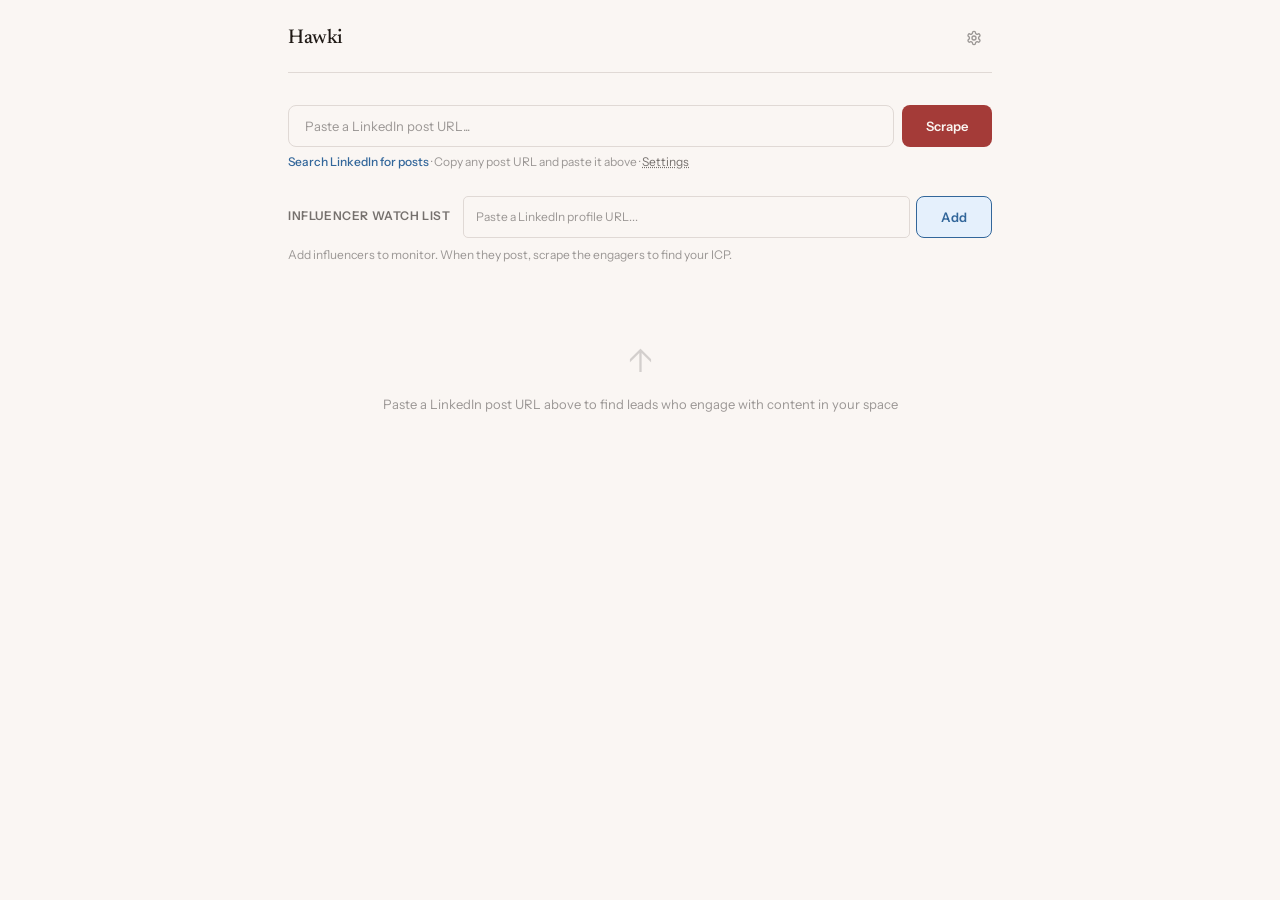
==== server/index.html @ 97a1d40d "fix: include frontend files in server dir for Render deploy" ====
<!DOCTYPE html>
<html lang="en">
<head>
  <meta charset="UTF-8">
  <meta name="viewport" content="width=device-width, initial-scale=1.0, viewport-fit=cover">
  <title>Hawki — Find & engage your next leads</title>
  <link rel="preconnect" href="https://fonts.googleapis.com">
  <link rel="preconnect" href="https://fonts.gstatic.com" crossorigin>
  <link href="https://fonts.googleapis.com/css2?family=Newsreader:opsz,wght@6..72,400;6..72,500;6..72,600&family=Instrument+Sans:wght@400;500;600;700&display=swap" rel="stylesheet">
  <link rel="stylesheet" href="css/styles.css">
</head>
<body>

<div class="page">

  <!-- ── Top bar: always visible ── -->
  <header class="topbar">
    <div class="topbar-left">
      <h1 class="topbar-title">Hawki</h1>
      <div class="topbar-mode" id="mode-toggle"></div>
    </div>
    <div class="topbar-right">
      <button class="settings-btn" onclick="openSettings()" title="Settings">
        <svg width="16" height="16" viewBox="0 0 24 24" fill="none" stroke="currentColor" stroke-width="2" stroke-linecap="round" stroke-linejoin="round"><path d="M12.22 2h-.44a2 2 0 0 0-2 2v.18a2 2 0 0 1-1 1.73l-.43.25a2 2 0 0 1-2 0l-.15-.08a2 2 0 0 0-2.73.73l-.22.38a2 2 0 0 0 .73 2.73l.15.1a2 2 0 0 1 1 1.72v.51a2 2 0 0 1-1 1.74l-.15.09a2 2 0 0 0-.73 2.73l.22.38a2 2 0 0 0 2.73.73l.15-.08a2 2 0 0 1 2 0l.43.25a2 2 0 0 1 1 1.73V20a2 2 0 0 0 2 2h.44a2 2 0 0 0 2-2v-.18a2 2 0 0 1 1-1.73l.43-.25a2 2 0 0 1 2 0l.15.08a2 2 0 0 0 2.73-.73l.22-.39a2 2 0 0 0-.73-2.73l-.15-.08a2 2 0 0 1-1-1.74v-.5a2 2 0 0 1 1-1.74l.15-.09a2 2 0 0 0 .73-2.73l-.22-.38a2 2 0 0 0-2.73-.73l-.15.08a2 2 0 0 1-2 0l-.43-.25a2 2 0 0 1-1-1.73V4a2 2 0 0 0-2-2z"/><circle cx="12" cy="12" r="3"/></svg>
      </button>
    </div>
  </header>

  <!-- ── View tabs ── -->
  <nav class="view-tabs" id="view-tabs"></nav>

  <!-- ── Views ── -->
  <main id="view-home" class="view"></main>
  <main id="view-experiment" class="view"></main>
  <main id="view-integrations" class="view"></main>
  <main id="view-weekly" class="view"></main>
  <main id="view-scrape" class="view"></main>

  <div class="save-notice" id="saved">Saved</div>

  <!-- ── Quick-Add Modal ── -->
  <div class="modal-overlay" id="modal">
    <div class="chat"></div>
  </div>
</div>

<script src="js/config.js"></script>
<script src="js/data.js"></script>
<script src="js/store.js"></script>
<script src="js/benchmarks.js"></script>
<script src="js/sync.js"></script>
<script src="js/edit.js"></script>
<script src="js/board.js"></script>
<script src="js/weeks.js"></script>
<script src="js/scrape.js"></script>
<script src="js/chat.js"></script>
<script src="js/app.js"></script>

</body>
</html>
---- server/css/styles.css ----
/* ================================================================
   DESIGN SYSTEM — Clean, goal-oriented GTM dashboard
   ================================================================ */

:root {
  --s-2: 2px; --s-4: 4px; --s-6: 6px; --s-8: 8px;
  --s-12: 12px; --s-16: 16px; --s-20: 20px; --s-24: 24px;
  --s-32: 32px; --s-40: 40px; --s-48: 48px; --s-64: 64px;
}

:root {
  --bg:         oklch(97.5% 0.006 55);
  --bg-sub:     oklch(95.5% 0.006 55);
  --surface:    oklch(93.5% 0.008 55);
  --rule:       oklch(89% 0.010 55);
  --rule-faint: oklch(92% 0.006 55);
  --text:       oklch(22% 0.012 55);
  --text-2:     oklch(38% 0.010 55);
  --text-3:     oklch(55% 0.008 55);
  --text-4:     oklch(68% 0.006 55);
  --accent:     oklch(50% 0.14 25);
  --accent-bg:  oklch(95% 0.02 25);
  --hit:        oklch(46% 0.10 155);
  --hit-bg:     oklch(95% 0.02 155);
  --change:     oklch(52% 0.10 65);
  --change-bg:  oklch(95% 0.02 65);
  --muted:      oklch(60% 0.006 55);
  --muted-bg:   oklch(94% 0.004 55);
  --inbound:    oklch(50% 0.10 250);
  --inbound-bg: oklch(95% 0.02 250);
  --outbound:   oklch(50% 0.14 25);
  --outbound-bg:oklch(95% 0.02 25);
}

:root {
  --ff-body: 'Instrument Sans', sans-serif;
  --ff-display: 'Newsreader', Georgia, serif;
  --fs-xs:   clamp(0.6875rem, 0.65rem + 0.15vw, 0.75rem);
  --fs-sm:   clamp(0.75rem, 0.7rem + 0.2vw, 0.8125rem);
  --fs-base: clamp(0.8125rem, 0.77rem + 0.2vw, 0.875rem);
  --fs-md:   clamp(0.9375rem, 0.88rem + 0.25vw, 1rem);
  --fs-lg:   clamp(1.125rem, 1rem + 0.5vw, 1.25rem);
  --fs-xl:   clamp(1.5rem, 1.2rem + 1.2vw, 2rem);
  --fs-hero: clamp(2.5rem, 1.8rem + 2.5vw, 3.5rem);
  --lh-tight: 1.15;
  --lh-body:  1.55;
  --ease-out: cubic-bezier(0.25, 1, 0.5, 1);
  --dur-fast: 120ms;
  --dur-mid:  220ms;
  --dur-slow: 360ms;
  --radius: 8px;
  --radius-sm: 5px;
}

@media (prefers-reduced-motion: reduce) {
  *, *::before, *::after { animation-duration: 0.01ms !important; transition-duration: 0.01ms !important; }
}

*, *::before, *::after { margin: 0; padding: 0; box-sizing: border-box; }
body { font-family: var(--ff-body); font-size: var(--fs-base); line-height: var(--lh-body); color: var(--text); background: var(--bg); -webkit-font-smoothing: antialiased; }

/* ================================================================
   LAYOUT
   ================================================================ */

.page { max-width: 48rem; margin: 0 auto; padding: 0 clamp(var(--s-16), 3vw, var(--s-32)) var(--s-64); }

/* ================================================================
   TOP BAR
   ================================================================ */

.topbar { display: flex; justify-content: space-between; align-items: center; padding: var(--s-20) 0 var(--s-16); }
.topbar-left { display: flex; align-items: center; gap: var(--s-12); }
.topbar-right { display: flex; align-items: center; gap: var(--s-8); }
.topbar-title { font-family: var(--ff-display); font-size: var(--fs-lg); font-weight: 500; letter-spacing: -0.02em; color: var(--text); }
.topbar-sprint { font-size: var(--fs-xs); color: var(--text-4); cursor: pointer; padding: var(--s-2) var(--s-8); border-radius: var(--radius-sm); transition: all var(--dur-fast) var(--ease-out); }
.topbar-sprint:hover { color: var(--text-2); background: var(--surface); }
.topbar-mode { display: flex; gap: var(--s-4); }

.mode-pill { padding: var(--s-4) var(--s-12); border-radius: var(--radius-sm); font-size: var(--fs-xs); font-weight: 600; cursor: pointer; border: 1.5px solid transparent; background: transparent; color: var(--text-4); font-family: var(--ff-body); transition: all var(--dur-fast) var(--ease-out); }
.mode-pill:hover { color: var(--text-2); border-color: var(--rule); }
.mode-pill.active { color: var(--text); background: var(--surface); border-color: var(--rule); }
.mode-pill-n { color: var(--text-4); margin-left: var(--s-2); font-variant-numeric: tabular-nums; }
.mode-pill.active .mode-pill-n { color: var(--text-3); }

.add-btn { font-family: var(--ff-body); font-size: var(--fs-xs); font-weight: 600; color: var(--accent); background: transparent; border: 1.5px solid var(--rule); padding: var(--s-6) var(--s-12); border-radius: var(--radius-sm); cursor: pointer; transition: all var(--dur-fast) var(--ease-out); white-space: nowrap; }
.add-btn:hover { border-color: var(--accent); background: var(--accent-bg); }

.settings-btn { width: 2.25rem; height: 2.25rem; display: flex; align-items: center; justify-content: center; border-radius: 50%; border: none; background: transparent; color: var(--text-4); cursor: pointer; transition: all var(--dur-mid) var(--ease-out); }
.settings-btn:hover { color: var(--text-2); background: var(--surface); transform: rotate(30deg); }

.sync-all-btn { font-family: var(--ff-body); font-size: var(--fs-xs); font-weight: 600; color: var(--hit); background: transparent; border: 1.5px solid var(--rule); padding: var(--s-4) var(--s-12); border-radius: var(--radius-sm); cursor: pointer; transition: all var(--dur-fast) var(--ease-out); }
.sync-all-btn:hover { border-color: var(--hit); background: var(--hit-bg); }

/* ================================================================
   VIEW TABS
   ================================================================ */

.view-tabs { display: flex; gap: var(--s-2); border-bottom: 1px solid var(--rule); margin-bottom: var(--s-32); }
.vtab { padding: var(--s-12) var(--s-20); font-size: var(--fs-sm); font-weight: 500; color: var(--text-4); background: none; border: none; border-bottom: 2px solid transparent; cursor: pointer; font-family: var(--ff-body); transition: color var(--dur-fast) var(--ease-out); margin-bottom: -1px; display: flex; align-items: center; gap: var(--s-6); }
.vtab:hover { color: var(--text-2); }
.vtab.active { color: var(--text); border-bottom-color: var(--text); }
.vtab-badge { font-size: 10px; font-weight: 700; color: oklch(97% 0.008 55); background: var(--accent); padding: 1px 5px; border-radius: 10px; }
.view { display: none; }
.vtab-title { font-family: var(--ff-display); font-size: var(--fs-sm); font-weight: 500; color: var(--text); padding: var(--s-8) var(--s-12); }

/* ================================================================
   HOME — Experiment list
   ================================================================ */

.home-empty { padding: var(--s-48) 0; text-align: center; color: var(--text-4); font-size: var(--fs-sm); line-height: var(--lh-body); }

.home-card {
  padding: var(--s-16); background: var(--bg); border: 1px solid var(--rule-faint);
  border-radius: var(--radius); margin-bottom: var(--s-8); cursor: pointer;
  transition: border-color var(--dur-fast) var(--ease-out);
}
.home-card:hover { border-color: var(--rule); }
.home-card-top { display: flex; justify-content: space-between; align-items: flex-start; gap: var(--s-16); }
.home-card-name { font-family: var(--ff-display); font-size: var(--fs-md); font-weight: 500; color: var(--text); }
.home-card-sub { font-size: var(--fs-xs); color: var(--text-4); margin-top: var(--s-2); }
.home-card-idea { font-size: var(--fs-xs); color: var(--text-3); margin-top: var(--s-4); line-height: var(--lh-body); display: -webkit-box; -webkit-line-clamp: 1; -webkit-box-orient: vertical; overflow: hidden; }
.home-card-right { text-align: right; flex-shrink: 0; }
.home-card-rate { font-family: var(--ff-display); font-size: var(--fs-lg); font-weight: 500; color: var(--text); font-variant-numeric: tabular-nums; }
.home-card-contrib { font-size: var(--fs-xs); color: var(--text-3); }

.home-card-bottom { display: flex; align-items: center; gap: var(--s-12); margin-top: var(--s-12); }
.home-health { font-size: var(--fs-xs); font-weight: 600; padding: var(--s-2) var(--s-8); border-radius: 10px; }
.health-good { color: var(--hit); background: var(--hit-bg); }
.health-ok { color: var(--change); background: var(--change-bg); }
.health-low { color: var(--accent); background: var(--accent-bg); }
.health-none { color: var(--text-4); background: var(--muted-bg); }

.home-progress { display: flex; align-items: center; gap: var(--s-6); flex: 1; }
.home-progress-bar { flex: 1; height: 3px; background: var(--rule); border-radius: 2px; overflow: hidden; max-width: 8rem; }
.home-progress-fill { height: 100%; background: var(--accent); border-radius: 2px; }
.home-progress-label { font-size: 10px; color: var(--text-4); font-variant-numeric: tabular-nums; }
.home-vars { font-size: var(--fs-xs); color: var(--text-4); }
.home-btn { font-family: var(--ff-body); font-size: var(--fs-xs); color: var(--text-4); background: transparent; border: none; cursor: pointer; padding: var(--s-2) var(--s-6); margin-left: auto; transition: color var(--dur-fast) var(--ease-out); }
.home-btn:hover { color: var(--accent); }

.home-add { padding: var(--s-16); text-align: center; font-size: var(--fs-sm); color: var(--text-4); cursor: pointer; border: 1px dashed var(--rule); border-radius: var(--radius); margin-top: var(--s-8); transition: all var(--dur-fast) var(--ease-out); }
.home-add:hover { color: var(--text-2); border-color: var(--text-4); background: var(--bg-sub); }

/* ================================================================
   EXPERIMENT PAGE
   ================================================================ */

.exp-page-header { margin-bottom: var(--s-24); }
.exp-page-idea { font-size: var(--fs-sm); color: var(--text-2); line-height: var(--lh-body); }
.exp-page-meta { font-size: var(--fs-xs); color: var(--text-4); margin-top: var(--s-4); }

.var-section { padding: var(--s-16); background: var(--surface); border-radius: var(--radius); margin-bottom: var(--s-8); }
.var-section-stopped { opacity: 0.4; }
.var-section-head { display: flex; align-items: center; gap: var(--s-12); margin-bottom: var(--s-12); }
.var-section-info { flex: 1; }
.var-section-name { font-family: var(--ff-display); font-size: var(--fs-sm); font-weight: 500; color: var(--text); }
.var-section-date { font-size: var(--fs-xs); color: var(--text-4); display: block; margin-top: var(--s-2); }
.var-section-rate { font-family: var(--ff-display); font-size: var(--fs-md); font-weight: 600; color: var(--text); font-variant-numeric: tabular-nums; }

.exp-page-footer { margin-top: var(--s-24); padding-top: var(--s-12); border-top: 1px solid var(--rule-faint); }

/* Current setup summary */
.var-current {
  padding: var(--s-12); background: var(--surface); border-radius: var(--radius);
  margin-bottom: var(--s-16);
}
.var-current-title { font-size: var(--fs-sm); font-weight: 600; color: var(--text); margin-bottom: var(--s-6); }
.var-current-pipe { font-size: var(--fs-xs); color: var(--text-2); line-height: 1.8; }
.var-conv { color: var(--text-4); }
.var-current-stage {}
.var-current-ai { font-size: var(--fs-xs); color: var(--text-3); margin-top: var(--s-6); padding-top: var(--s-6); border-top: 1px solid var(--rule-faint); }

/* Variation step picker */
.var-step-list { display: flex; flex-direction: column; gap: var(--s-4); }
.var-step-btn {
  display: flex; justify-content: space-between; align-items: center;
  padding: var(--s-8) var(--s-12); background: var(--bg-sub); border: 1.5px solid var(--rule-faint);
  border-radius: var(--radius-sm); cursor: pointer; font-family: var(--ff-body);
  font-size: var(--fs-sm); color: var(--text-2); transition: all var(--dur-fast) var(--ease-out);
}
.var-step-btn:hover { border-color: var(--rule); }
.var-step-btn.active { border-color: var(--accent); background: var(--accent-bg); color: var(--text); }
.var-step-top { display: flex; align-items: center; gap: var(--s-6); width: 100%; }
.var-step-name { font-weight: 500; flex: 1; text-align: left; }
.var-step-conv { font-size: var(--fs-xs); color: var(--text-4); min-width: 2.5rem; text-align: right; }
.var-step-val { font-family: var(--ff-display); font-weight: 600; font-variant-numeric: tabular-nums; color: var(--text-4); min-width: 2.5rem; text-align: right; }
.var-step-method { font-size: var(--fs-xs); color: var(--text-3); margin-top: var(--s-2); text-align: left; line-height: var(--lh-body); }

/* ================================================================
   GOAL — Hero card
   ================================================================ */

.goal { margin-bottom: var(--s-48); padding: var(--s-24) var(--s-24) var(--s-20); background: var(--surface); border-radius: var(--radius); }
.goal-label { font-size: var(--fs-xs); font-weight: 600; color: var(--text-3); text-transform: uppercase; letter-spacing: 0.06em; }
.goal-row { display: flex; align-items: baseline; gap: var(--s-8); margin-top: var(--s-8); }
.goal-num { font-family: var(--ff-display); font-size: var(--fs-hero); font-weight: 400; line-height: 1; letter-spacing: -0.03em; color: var(--text); font-variant-numeric: tabular-nums; }
.goal-of { font-size: var(--fs-lg); color: var(--text-4); font-family: var(--ff-display); }
.goal-bar { height: 6px; background: var(--rule); border-radius: 3px; margin-top: var(--s-16); overflow: hidden; }
.goal-fill { height: 100%; border-radius: 3px; transition: width 0.5s var(--ease-out); }

/* ================================================================
   EXPERIMENT GROUPS
   ================================================================ */

.group { margin-bottom: var(--s-40); }
.group-head { display: flex; align-items: center; gap: var(--s-8); margin-bottom: var(--s-4); }
.group-title { font-family: var(--ff-display); font-size: var(--fs-md); font-weight: 500; color: var(--text); letter-spacing: -0.01em; }
.group-count { font-size: var(--fs-xs); font-weight: 600; color: var(--hit); background: var(--hit-bg); padding: var(--s-2) var(--s-8); border-radius: 10px; }
.group-count-muted { color: var(--text-4); background: var(--muted-bg); }
.group-count-warn { color: var(--accent); background: var(--accent-bg); }
.group-desc { font-size: var(--fs-xs); color: var(--text-4); margin-bottom: var(--s-16); }

/* ================================================================
   EXPERIMENT ROW
   ================================================================ */

.exp-card { padding: var(--s-16) var(--s-16); margin-bottom: var(--s-6); background: var(--bg); border: 1px solid var(--rule-faint); border-radius: var(--radius); transition: border-color var(--dur-fast) var(--ease-out); }
.exp-card:hover { border-color: var(--rule); }

.exp-row-g { display: flex; align-items: flex-start; justify-content: space-between; gap: var(--s-16); cursor: pointer; }

.exp-main { flex: 1; min-width: 0; }
.exp-name-g { font-family: var(--ff-display); font-size: var(--fs-md); font-weight: 500; color: var(--text); letter-spacing: -0.005em; line-height: var(--lh-tight); }
.exp-sub { display: flex; align-items: center; gap: var(--s-6); margin-top: var(--s-4); }
.exp-ch-label { font-size: var(--fs-xs); color: var(--text-4); }
.exp-tools-label { font-size: var(--fs-xs); color: var(--text-4); }
.exp-tools-label::before { content: '·'; margin-right: var(--s-6); }
.exp-desc { font-size: var(--fs-xs); color: var(--text-3); margin-top: var(--s-4); line-height: var(--lh-body); display: -webkit-box; -webkit-line-clamp: 1; -webkit-box-orient: vertical; overflow: hidden; }

.exp-progress { margin-top: var(--s-6); }
.exp-progress-bar { height: 3px; background: var(--rule); border-radius: 2px; overflow: hidden; max-width: 10rem; }
.exp-progress-fill { height: 100%; border-radius: 2px; transition: width 0.5s var(--ease-out); }
.exp-progress-label { font-size: 10px; color: var(--text-4); margin-top: var(--s-2); display: block; font-variant-numeric: tabular-nums; }

.exp-nums { display: flex; flex-direction: column; align-items: flex-end; gap: var(--s-2); flex-shrink: 0; }
.exp-rate-g { font-family: var(--ff-display); font-size: var(--fs-lg); font-weight: 500; color: var(--text); font-variant-numeric: tabular-nums; line-height: 1; }
.exp-contrib { font-size: var(--fs-xs); color: var(--text-3); }
.exp-sample { font-size: var(--fs-xs); color: var(--text-4); font-style: italic; }
.exp-verdict-g { flex-shrink: 0; }

.exp-suggest { font-size: var(--fs-xs); color: var(--change); padding: var(--s-6) var(--s-16); font-style: italic; }

/* Health dots */
.dot-good { color: var(--hit); font-size: 10px; margin-right: var(--s-6); vertical-align: 1px; }
.dot-ok   { color: var(--change); font-size: 10px; margin-right: var(--s-6); vertical-align: 1px; }
.dot-low  { color: var(--accent); font-size: 10px; margin-right: var(--s-6); vertical-align: 1px; }

/* Verdict pill */
.verdict { display: inline-flex; align-items: center; padding: var(--s-4) var(--s-8); border-radius: var(--radius-sm); font-size: var(--fs-xs); font-weight: 600; cursor: pointer; transition: opacity var(--dur-fast) var(--ease-out); white-space: nowrap; }
.verdict:hover { opacity: 0.7; }
.verdict.keep    { background: var(--hit-bg);    color: var(--hit); }
.verdict.change  { background: var(--accent-bg); color: var(--accent); }
.verdict.close   { background: var(--change-bg); color: var(--change); }
.verdict.pending { background: var(--muted-bg);  color: var(--muted); }
.verdict.stop    { background: var(--muted-bg);  color: var(--muted); }

/* Stopped */
.stopped-toggle { font-size: var(--fs-sm); color: var(--text-4); cursor: pointer; margin-top: var(--s-8); padding: var(--s-4) 0; }
.stopped-toggle:hover { color: var(--text-2); }
.stopped-list { margin-top: var(--s-6); }
.exp-stopped { display: flex; align-items: center; justify-content: space-between; padding: var(--s-6) var(--s-16); font-size: var(--fs-sm); color: var(--text-4); }
.exp-stopped-name { font-family: var(--ff-display); }
.delete-btn-sm { font-size: var(--fs-xs); color: var(--text-4); background: transparent; border: none; cursor: pointer; padding: var(--s-2) var(--s-6); border-radius: var(--radius-sm); }
.delete-btn-sm:hover { color: var(--accent); }

/* + New experiment */
.inline-add-trigger { display: flex; align-items: center; gap: var(--s-8); padding: var(--s-16); font-size: var(--fs-sm); color: var(--text-4); cursor: pointer; border: 1px dashed var(--rule); border-radius: var(--radius); margin-top: var(--s-8); transition: all var(--dur-fast) var(--ease-out); }
.inline-add-trigger:hover { color: var(--text-2); border-color: var(--text-4); background: var(--bg-sub); }
.inline-add-icon { font-size: var(--fs-md); font-weight: 600; }

/* ================================================================
   EXPANDED DETAIL
   ================================================================ */

.exp-expand-wrap { display: grid; grid-template-rows: 0fr; transition: grid-template-rows var(--dur-slow) var(--ease-out); }
.exp-expand-wrap.open { grid-template-rows: 1fr; }
.exp-expand-inner { overflow: hidden; }
.exp-detail { padding: var(--s-16) 0 var(--s-8); }

/* Variation cards */
.var-card {
  padding: var(--s-12) var(--s-16);
  background: var(--bg-sub);
  border: 1px solid var(--rule-faint);
  border-radius: var(--radius-sm);
  margin-bottom: var(--s-8);
}
.var-head {
  display: flex;
  align-items: center;
  gap: var(--s-12);
  margin-bottom: var(--s-8);
}
.var-name {
  font-family: var(--ff-display);
  font-size: var(--fs-sm);
  font-weight: 500;
  color: var(--text);
  flex: 1;
}
.var-rate-wrap { display: flex; flex-direction: column; align-items: flex-end; }
.var-rate {
  font-family: var(--ff-display);
  font-size: var(--fs-md);
  font-weight: 600;
  color: var(--text);
  font-variant-numeric: tabular-nums;
}
.var-rate-label { font-size: 10px; color: var(--text-4); }

.var-stop-btn {
  font-family: var(--ff-body); font-size: var(--fs-xs); color: var(--text-4);
  background: transparent; border: 1px solid var(--rule); padding: var(--s-2) var(--s-8);
  border-radius: var(--radius-sm); cursor: pointer; transition: all var(--dur-fast) var(--ease-out);
}
.var-stop-btn:hover { color: var(--accent); border-color: var(--accent); }
.var-stopped { opacity: 0.4; }
.var-stopped-label { font-size: var(--fs-xs); color: var(--text-4); font-weight: 400; font-family: var(--ff-body); }

.add-var-trigger {
  display: flex;
  align-items: center;
  gap: var(--s-6);
  padding: var(--s-8) var(--s-12);
  font-size: var(--fs-xs);
  color: var(--text-4);
  cursor: pointer;
  border: 1px dashed var(--rule);
  border-radius: var(--radius-sm);
  margin-bottom: var(--s-12);
  transition: all var(--dur-fast) var(--ease-out);
}
.add-var-trigger:hover { color: var(--text-2); border-color: var(--text-4); }

.add-var-inline { display: flex; flex-direction: column; gap: var(--s-8); width: 100%; }
.add-var-input { width: 100%; border: 1.5px solid var(--accent); border-radius: var(--radius-sm); padding: var(--s-8) var(--s-12); font-size: var(--fs-sm); font-family: var(--ff-body); outline: none; background: var(--bg); color: var(--text); }
.add-var-input::placeholder { color: var(--text-4); }
.add-var-actions { display: flex; gap: var(--s-6); justify-content: flex-end; }

.exp-bottom {
  display: flex;
  gap: var(--s-12);
  padding-top: var(--s-8);
  border-top: 1px solid var(--rule-faint);
}

/* Data source bar */
.exp-source { display: flex; align-items: center; gap: var(--s-8); padding: var(--s-8) var(--s-12); background: var(--hit-bg); border-radius: var(--radius-sm); margin-bottom: var(--s-16); font-size: var(--fs-xs); }
.exp-source-manual { background: var(--bg-sub); border: 1px dashed var(--rule); }
.exp-source-type { font-weight: 600; color: var(--text-2); }
.exp-source-sync { color: var(--text-4); }
.exp-source-btn { font-family: var(--ff-body); font-size: var(--fs-xs); font-weight: 600; color: var(--text-3); background: transparent; border: 1px solid var(--rule); padding: var(--s-2) var(--s-8); border-radius: var(--radius-sm); cursor: pointer; transition: border-color var(--dur-fast) var(--ease-out); margin-left: auto; }
.exp-source-btn:hover { border-color: var(--text-4); }
.exp-source-btn + .exp-source-btn { margin-left: 0; }

/* Pipeline */
.pipe { display: flex; align-items: stretch; gap: var(--s-4); margin-bottom: var(--s-16); overflow-x: auto; scrollbar-width: none; padding-bottom: var(--s-4); }
.pipe::-webkit-scrollbar { display: none; }
.pipe-stage { display: flex; flex-direction: column; align-items: center; justify-content: center; padding: var(--s-8) var(--s-8); background: var(--bg-sub); border: 1px solid var(--rule-faint); border-radius: var(--radius-sm); min-width: 4.5rem; flex-shrink: 0; transition: border-color var(--dur-fast) var(--ease-out); }
.pipe-stage:focus-within { border-color: var(--accent); }
.pipe-stage-key { background: var(--surface); border-color: var(--rule); }
.pipe-stage-changed { background: var(--accent-bg); border-color: var(--accent); }
.pipe-stage-changed .pipe-stage-label { color: var(--accent); font-weight: 600; }
.pipe-input {
  font-family: var(--ff-display); font-size: var(--fs-md); font-weight: 600;
  color: var(--text); font-variant-numeric: tabular-nums;
  background: transparent; border: none; outline: none;
  width: 100%; text-align: center; padding: var(--s-2) 0;
  -moz-appearance: textfield;
}
.pipe-input::-webkit-inner-spin-button,
.pipe-input::-webkit-outer-spin-button { -webkit-appearance: none; margin: 0; }
.pipe-input:focus { color: var(--accent); }
.pipe-stage-label { font-size: 10px; color: var(--text-4); text-align: center; white-space: nowrap; cursor: pointer; }
.pipe-stage-label:hover { color: var(--text-2); }
.pipe-stage-method { font-size: 9px; color: var(--text-4); text-align: center; margin-top: var(--s-2); max-width: 6rem; line-height: 1.3; overflow: hidden; display: -webkit-box; -webkit-line-clamp: 2; -webkit-box-orient: vertical; }
.pipe-stage-noted { border-color: var(--inbound); }

.stage-panel {
  width: 100%; padding-top: var(--s-6);
  display: flex; flex-direction: column; gap: var(--s-4);
}
.stage-note, .stage-source {
  width: 100%; font-size: 10px; font-family: var(--ff-body);
  padding: var(--s-4) var(--s-6); border: 1px solid var(--rule);
  border-radius: var(--radius-sm); outline: none; background: var(--bg);
  color: var(--text); transition: border-color var(--dur-fast) var(--ease-out);
}
.stage-note:focus, .stage-source:focus { border-color: var(--accent); }
.stage-note::placeholder, .stage-source::placeholder { color: var(--text-4); }
/* ================================================================
   INTEGRATIONS VIEW
   ================================================================ */

.integ-summary {
  font-size: var(--fs-sm); color: var(--text-3); margin-bottom: var(--s-24);
  padding: var(--s-12); background: var(--surface); border-radius: var(--radius);
}
.integ-header {
  font-family: var(--ff-display); font-size: var(--fs-md); font-weight: 500;
  color: var(--text); margin-bottom: var(--s-24);
}
.integ-exp {
  margin-bottom: var(--s-24);
}
.integ-exp-name {
  font-family: var(--ff-display); font-size: var(--fs-sm); font-weight: 500;
  color: var(--text); margin-bottom: var(--s-8);
  display: flex; align-items: center; gap: var(--s-8);
}
.integ-exp-ch { font-size: var(--fs-xs); color: var(--text-4); font-family: var(--ff-body); font-weight: 400; }

.integ-group { margin-bottom: var(--s-24); }
.integ-group-title {
  font-family: var(--ff-display); font-size: var(--fs-sm); font-weight: 500;
  color: var(--text-3); margin-bottom: var(--s-8);
  padding-bottom: var(--s-4); border-bottom: 1px solid var(--rule-faint);
}

.integ-row {
  display: flex; align-items: center; gap: var(--s-12);
  padding: var(--s-8) var(--s-12);
  border-bottom: 1px solid var(--rule-faint);
  font-size: var(--fs-sm);
}
.integ-row:last-child { border-bottom: none; }

.integ-stage { color: var(--text); font-weight: 500; min-width: 8rem; }
.integ-exp-label { color: var(--text-4); font-size: var(--fs-xs); min-width: 8rem; }
.integ-val { font-family: var(--ff-display); font-weight: 600; color: var(--text); font-variant-numeric: tabular-nums; min-width: 3rem; text-align: right; }

.integ-conn {
  font-size: var(--fs-xs); font-weight: 600; padding: var(--s-2) var(--s-6);
  border-radius: var(--radius-sm);
}
.integ-conn-auto { color: var(--hit); background: var(--hit-bg); }
.integ-conn-manual { color: var(--text-4); background: var(--muted-bg); }

.integ-owner { font-size: var(--fs-xs); color: var(--text-3); background: var(--surface); padding: var(--s-2) var(--s-6); border-radius: var(--radius-sm); }
.integ-no-owner { font-size: var(--fs-xs); color: var(--text-4); font-style: italic; }
.integ-link { font-size: var(--fs-xs); color: var(--inbound); text-decoration: none; }
.integ-link:hover { text-decoration: underline; }

.integ-btn {
  font-family: var(--ff-body); font-size: var(--fs-xs); color: var(--text-4);
  background: transparent; border: 1px solid var(--rule); padding: var(--s-2) var(--s-8);
  border-radius: var(--radius-sm); cursor: pointer;
  transition: all var(--dur-fast) var(--ease-out);
}
.integ-btn:hover { color: var(--text-2); border-color: var(--text-4); }

/* Conversion arrows between stages */
.pipe-arrow {
  font-size: var(--fs-xs); font-weight: 600; font-variant-numeric: tabular-nums;
  padding: 0 var(--s-2); flex-shrink: 0; text-align: center;
  display: flex; align-items: center; min-width: 2rem; justify-content: center;
}
.pipe-conv-good { color: var(--hit); }
.pipe-conv-ok   { color: var(--change); }
.pipe-conv-low  { color: var(--accent); }

/* AI suggestion */
.exp-ai { font-size: var(--fs-sm); color: var(--text-2); line-height: var(--lh-body); padding: var(--s-8) var(--s-12); background: var(--bg-sub); border-radius: var(--radius-sm); margin-bottom: var(--s-16); border-left: 3px solid var(--inbound); }
.exp-ai-wait { color: var(--text-4); border-left-color: var(--rule); }

/* Actions zone */
.exp-actions { display: flex; flex-direction: column; gap: var(--s-8); padding-top: var(--s-12); border-top: 1px solid var(--rule-faint); }

.verdict-group { display: flex; align-items: center; gap: var(--s-6); flex-wrap: wrap; }
.verdict-group-label { display: none; }
.vbtn { padding: var(--s-6) var(--s-12); border-radius: var(--radius-sm); font-size: var(--fs-xs); font-weight: 600; cursor: pointer; border: 1.5px solid transparent; font-family: var(--ff-body); transition: all var(--dur-fast) var(--ease-out); }
.vbtn:hover { opacity: 0.7; }
.vbtn.active { border-color: var(--text-2); }
.vbtn.v-keep    { background: var(--hit-bg);    color: var(--hit); }
.vbtn.v-change  { background: var(--accent-bg); color: var(--accent); }
.vbtn.v-close   { background: var(--change-bg); color: var(--change); }
.vbtn.v-stop    { background: var(--muted-bg);  color: var(--muted); }

.detail-next-text { font-size: var(--fs-sm); color: var(--text-2); cursor: pointer; padding: var(--s-8) var(--s-12); border-radius: var(--radius-sm); background: var(--bg-sub); min-height: 2rem; line-height: var(--lh-body); transition: background var(--dur-fast) var(--ease-out); }
.detail-next-text:hover { background: var(--surface); }
.detail-next-text .ph { color: var(--text-4); }
.detail-next-text input { width: 100%; border: 1.5px solid var(--accent); border-radius: var(--radius-sm); padding: var(--s-6) var(--s-8); font-size: var(--fs-sm); font-family: var(--ff-body); outline: none; background: var(--bg); color: var(--text); }

.delete-btn { font-family: var(--ff-body); font-size: var(--fs-xs); color: var(--text-4); background: transparent; border: none; cursor: pointer; padding: var(--s-4) 0; transition: color var(--dur-fast) var(--ease-out); }
.delete-btn:hover { color: var(--accent); }

/* ================================================================
   INLINE EDITOR
   ================================================================ */

.ie-wrap { padding: var(--s-12); background: var(--bg); border: 1.5px solid var(--accent); border-radius: var(--radius); animation: ie-in var(--dur-mid) var(--ease-out); min-width: 12rem; }
@keyframes ie-in { from { opacity: 0; transform: scale(0.97); } to { opacity: 1; transform: scale(1); } }
.ie-label { font-size: var(--fs-xs); font-weight: 600; color: var(--text-3); text-transform: uppercase; letter-spacing: 0.06em; margin-bottom: var(--s-4); }
.ie-hint { font-size: var(--fs-xs); color: var(--text-4); line-height: var(--lh-body); margin-bottom: var(--s-8); padding: var(--s-6) var(--s-8); background: var(--bg-sub); border-radius: var(--radius-sm); border-left: 2px solid var(--inbound); }
.ie-row { display: flex; align-items: center; gap: var(--s-4); }
.ie-input { font-family: var(--ff-display); font-weight: 600; color: var(--text); border: 1.5px solid var(--rule); border-radius: var(--radius-sm); outline: none; background: var(--bg-sub); transition: border-color var(--dur-fast) var(--ease-out); }
.ie-input:focus { border-color: var(--accent); }
.ie-input-num { font-size: var(--fs-lg); width: 5rem; text-align: center; padding: var(--s-6) var(--s-8); font-variant-numeric: tabular-nums; -moz-appearance: textfield; }
.ie-input-num::-webkit-inner-spin-button, .ie-input-num::-webkit-outer-spin-button { -webkit-appearance: none; }
.ie-input-text { font-family: var(--ff-body); font-size: var(--fs-sm); font-weight: 400; width: 100%; padding: var(--s-6) var(--s-8); }
.ie-step { width: 2rem; height: 2rem; display: flex; align-items: center; justify-content: center; border-radius: var(--radius-sm); border: 1.5px solid var(--rule); background: var(--surface); color: var(--text-2); font-size: var(--fs-md); font-weight: 600; cursor: pointer; transition: all var(--dur-fast) var(--ease-out); flex-shrink: 0; font-family: var(--ff-body); }
.ie-step:hover { border-color: var(--accent); color: var(--accent); background: var(--accent-bg); }
.ie-step:active { transform: scale(0.9); }
.ie-actions { display: flex; gap: var(--s-6); margin-top: var(--s-8); justify-content: flex-end; }
/* Connect template */
.connect-template { margin-bottom: var(--s-12); }
.connect-template-label { font-size: var(--fs-xs); font-weight: 600; color: var(--text-3); margin-bottom: var(--s-4); }
.connect-template-row { font-family: monospace; font-size: var(--fs-sm); color: var(--text); background: var(--bg-sub); border: 1px solid var(--rule); border-radius: var(--radius-sm); padding: var(--s-8) var(--s-12); cursor: pointer; transition: background var(--dur-fast) var(--ease-out); line-height: var(--lh-body); word-break: break-all; }
.connect-template-row:hover { background: var(--surface); }
.connect-template-hint { font-size: var(--fs-xs); color: var(--text-4); margin-top: var(--s-4); }

.ie-save { padding: var(--s-4) var(--s-16); border-radius: var(--radius-sm); border: none; background: var(--accent); color: oklch(97% 0.008 55); font-size: var(--fs-xs); font-weight: 600; font-family: var(--ff-body); cursor: pointer; }
.ie-save:hover { opacity: 0.85; }
.ie-cancel { padding: var(--s-4) var(--s-12); border-radius: var(--radius-sm); border: 1px solid var(--rule); background: transparent; color: var(--text-3); font-size: var(--fs-xs); font-weight: 600; font-family: var(--ff-body); cursor: pointer; }
.ie-cancel:hover { border-color: var(--text-4); }

/* Settings action buttons */
.td-action-btn { font-family: var(--ff-body); font-size: var(--fs-xs); font-weight: 600; color: var(--inbound); background: var(--inbound-bg); border: 1.5px solid oklch(50% 0.10 250 / 0.2); padding: var(--s-6) var(--s-12); border-radius: var(--radius-sm); cursor: pointer; transition: all var(--dur-fast) var(--ease-out); }
.td-action-btn:hover { border-color: var(--inbound); }
.td-edit-btn { font-family: var(--ff-body); font-size: var(--fs-xs); font-weight: 600; color: var(--text-3); background: transparent; border: 1.5px solid var(--rule); padding: var(--s-6) var(--s-12); border-radius: var(--radius-sm); cursor: pointer; transition: all var(--dur-fast) var(--ease-out); }
.td-edit-btn:hover { border-color: var(--text-4); }

/* ================================================================
   MODAL
   ================================================================ */

.modal-overlay { display: none; position: fixed; inset: 0; background: oklch(22% 0.012 55 / 0.4); backdrop-filter: blur(4px); z-index: 100; justify-content: center; align-items: center; }
.modal-overlay.open { display: flex; }
.chat { background: var(--bg); border-radius: var(--radius); width: 26rem; max-width: calc(100vw - var(--s-32)); box-shadow: 0 8px 40px oklch(22% 0.01 55 / 0.18); display: flex; flex-direction: column; max-height: 80vh; border: 1px solid var(--rule); }
/* Chat interface */
.chat-panel { display: flex; flex-direction: column; height: 100%; }
.chat-top { display: flex; justify-content: space-between; align-items: center; padding: var(--s-16) var(--s-20); border-bottom: 1px solid var(--rule); }
.chat-title { font-family: var(--ff-display); font-size: var(--fs-md); font-weight: 500; }
.chat-close { background: none; border: none; font-size: var(--fs-lg); color: var(--text-4); cursor: pointer; padding: var(--s-4); line-height: 1; transition: color var(--dur-fast) var(--ease-out); }
.chat-close:hover { color: var(--text); }

.chat-msgs { flex: 1; overflow-y: auto; padding: var(--s-16) var(--s-20); display: flex; flex-direction: column; gap: var(--s-8); }
.chat-msg { padding: var(--s-8) var(--s-12); border-radius: var(--radius-sm); font-size: var(--fs-sm); line-height: var(--lh-body); max-width: 90%; animation: chatIn var(--dur-mid) var(--ease-out); }
@keyframes chatIn { from { opacity: 0; transform: translateY(4px); } to { opacity: 1; } }
.chat-msg-bot { align-self: flex-start; background: var(--surface); color: var(--text-2); }
.chat-msg-user { align-self: flex-end; background: var(--accent); color: oklch(97% 0.008 55); }

.chat-bottom { display: flex; gap: var(--s-6); padding: var(--s-12) var(--s-16); border-top: 1px solid var(--rule); }
.chat-input { flex: 1; border: 1.5px solid var(--rule); border-radius: var(--radius-sm); padding: var(--s-8) var(--s-12); font-size: var(--fs-sm); font-family: var(--ff-body); outline: none; background: var(--bg); color: var(--text); }
.chat-input:focus { border-color: var(--accent); }
.chat-send { padding: var(--s-8) var(--s-16); border-radius: var(--radius-sm); font-size: var(--fs-sm); font-weight: 600; cursor: pointer; border: none; background: var(--accent); color: oklch(97% 0.008 55); font-family: var(--ff-body); }
.chat-send:hover { opacity: 0.85; }

.chat-proposal { padding: var(--s-12); background: var(--bg); border: 1px solid var(--rule); border-radius: var(--radius-sm); margin-top: var(--s-4); }
.chat-prop-name { font-family: var(--ff-display); font-size: var(--fs-md); font-weight: 500; color: var(--text); margin-bottom: var(--s-4); }
.chat-prop-idea { font-size: var(--fs-sm); color: var(--text-3); margin-bottom: var(--s-8); }
.chat-prop-row { font-size: var(--fs-sm); color: var(--text-2); margin-bottom: var(--s-2); }
.chat-prop-label { font-size: var(--fs-xs); font-weight: 600; color: var(--text-4); text-transform: uppercase; letter-spacing: 0.04em; margin-right: var(--s-6); }
.chat-pipe { display: flex; align-items: center; gap: var(--s-2); flex-wrap: wrap; margin: var(--s-6) 0; }
.chat-stage { font-size: var(--fs-xs); font-weight: 500; color: var(--text); background: var(--bg-sub); border: 1px solid var(--rule-faint); padding: var(--s-4) var(--s-8); border-radius: var(--radius-sm); }
.chat-stage-key { border-color: var(--accent); background: var(--accent-bg); }
.chat-arrow { font-size: var(--fs-xs); color: var(--text-4); }
.chat-prop-explain { font-size: var(--fs-xs); color: var(--text-3); line-height: var(--lh-body); margin-top: var(--s-8); }
.chat-prop-actions { margin-top: var(--s-12); }
.chat-create-btn { font-family: var(--ff-body); font-size: var(--fs-sm); font-weight: 600; color: oklch(97% 0.008 55); background: var(--hit); border: none; padding: var(--s-8) var(--s-20); border-radius: var(--radius-sm); cursor: pointer; width: 100%; }
.chat-create-btn:hover { opacity: 0.85; }

.qa-panel { display: flex; flex-direction: column; height: 100%; }
.qa-header { padding: var(--s-16) var(--s-20); border-bottom: 1px solid var(--rule); display: flex; justify-content: space-between; align-items: center; }
.qa-title { font-family: var(--ff-display); font-size: var(--fs-md); font-weight: 500; }
.qa-body { padding: var(--s-20); display: flex; flex-direction: column; gap: var(--s-16); flex: 1; overflow-y: auto; }
.qa-field {}
.qa-label { font-size: var(--fs-xs); font-weight: 600; color: var(--text-3); text-transform: uppercase; letter-spacing: 0.06em; margin-bottom: var(--s-6); display: block; }
.qa-input { width: 100%; border: 1.5px solid var(--rule); border-radius: var(--radius-sm); padding: var(--s-12); font-size: var(--fs-md); font-family: var(--ff-body); outline: none; background: var(--bg); color: var(--text); transition: border-color var(--dur-fast) var(--ease-out); }
.qa-input:focus { border-color: var(--accent); }
.qa-input::placeholder { color: var(--text-4); }
.qa-input-sm { font-size: var(--fs-sm); padding: var(--s-8) var(--s-12); }
.qa-mode-label { font-size: var(--fs-xs); font-weight: 600; color: var(--text-4); text-transform: uppercase; letter-spacing: 0.06em; margin-bottom: var(--s-4); }
.qa-chips { display: flex; gap: var(--s-4); flex-wrap: wrap; }
.qa-chip { display: flex; align-items: center; gap: var(--s-4); padding: var(--s-6) var(--s-12); border-radius: var(--radius-sm); font-size: var(--fs-xs); font-weight: 600; font-family: var(--ff-body); cursor: pointer; border: 1.5px solid var(--rule); background: transparent; color: var(--text-3); transition: all var(--dur-fast) var(--ease-out); }
.qa-chip:hover { border-color: var(--chip-color, var(--rule)); color: var(--text-2); }
.qa-chip.active { border-color: var(--chip-color, var(--accent)); background: var(--surface); color: var(--text); }
.qa-chip-dot { width: 6px; height: 6px; border-radius: 50%; }
.qa-target-row { display: flex; gap: var(--s-6); align-items: center; }
.qa-target-row .qa-input { flex: 1; }
.qa-ai-btn { font-family: var(--ff-body); font-size: var(--fs-xs); font-weight: 700; color: var(--inbound); background: var(--inbound-bg); border: 1.5px solid oklch(50% 0.10 250 / 0.2); padding: var(--s-6) var(--s-12); border-radius: var(--radius-sm); cursor: pointer; white-space: nowrap; }
.qa-ai-btn:hover { border-color: var(--inbound); }
.qa-ai-btn:disabled { opacity: 0.5; cursor: wait; }
.qa-target-hint { font-size: var(--fs-xs); color: var(--text-4); margin-top: var(--s-4); line-height: var(--lh-body); }
.qa-footer { padding: var(--s-16) var(--s-20); border-top: 1px solid var(--rule); display: flex; gap: var(--s-8); }
.qa-cancel { flex: 1; padding: var(--s-8); border-radius: var(--radius-sm); font-size: var(--fs-sm); font-weight: 600; cursor: pointer; border: 1.5px solid var(--rule); background: transparent; color: var(--text-2); font-family: var(--ff-body); }
.qa-cancel:hover { border-color: var(--text-4); }
.qa-submit { flex: 2; padding: var(--s-8) var(--s-16); border-radius: var(--radius-sm); font-size: var(--fs-sm); font-weight: 600; cursor: pointer; border: none; background: var(--accent); color: oklch(97% 0.008 55); font-family: var(--ff-body); }
.qa-submit:hover { opacity: 0.85; }

/* ================================================================
   WEEK EXPLORER
   ================================================================ */

.we-header { display: flex; justify-content: space-between; align-items: center; margin-bottom: var(--s-20); }
.we-title { font-family: var(--ff-display); font-size: var(--fs-lg); font-weight: 500; color: var(--text); }
.we-actions { display: flex; gap: var(--s-8); align-items: center; }
.we-snap-btn { font-family: var(--ff-body); font-size: var(--fs-xs); font-weight: 600; color: var(--hit); background: var(--hit-bg); border: none; padding: var(--s-6) var(--s-12); border-radius: var(--radius-sm); cursor: pointer; }
.we-snap-btn:hover { opacity: 0.75; }
.we-compare-btn { font-family: var(--ff-body); font-size: var(--fs-xs); font-weight: 600; color: var(--text-3); background: var(--surface); border: 1.5px solid transparent; padding: var(--s-6) var(--s-12); border-radius: var(--radius-sm); cursor: pointer; transition: all var(--dur-fast) var(--ease-out); }
.we-compare-btn:hover { border-color: var(--rule); }
.we-compare-btn.active { border-color: var(--accent); color: var(--accent); background: var(--accent-bg); }

.we-strip { display: flex; gap: var(--s-6); margin-bottom: var(--s-20); overflow-x: auto; scrollbar-width: none; }
.we-strip::-webkit-scrollbar { display: none; }
.we-week-pill { display: flex; flex-direction: column; align-items: center; gap: var(--s-2); padding: var(--s-8) var(--s-16); border-radius: var(--radius); cursor: pointer; border: 1.5px solid transparent; background: var(--surface); transition: all var(--dur-fast) var(--ease-out); min-width: 5rem; user-select: none; }
.we-week-pill:hover { border-color: var(--rule); }
.we-week-pill.selected { border-color: var(--accent); background: var(--accent-bg); }
.we-week-pill.compare-selected { border-color: var(--inbound); background: var(--inbound-bg); }
.we-week-pill-label { font-size: var(--fs-xs); font-weight: 600; color: var(--text-3); }
.we-week-pill.selected .we-week-pill-label, .we-week-pill.compare-selected .we-week-pill-label { color: var(--text); }
.we-week-pill-date { font-size: var(--fs-xs); color: var(--text-4); }
.we-week-pill-num { font-family: var(--ff-display); font-size: var(--fs-md); font-weight: 600; color: var(--text-4); font-variant-numeric: tabular-nums; }
.we-week-pill.selected .we-week-pill-num { color: var(--accent); }
.we-week-pill.compare-selected .we-week-pill-num { color: var(--inbound); }

.we-summary { display: grid; grid-template-columns: repeat(auto-fit, minmax(7rem, 1fr)); gap: var(--s-8); margin-bottom: var(--s-24); }
.we-sum-card { padding: var(--s-12) var(--s-16); background: var(--surface); border-radius: var(--radius-sm); }
.we-sum-val { font-family: var(--ff-display); font-size: var(--fs-lg); font-weight: 600; color: var(--text); font-variant-numeric: tabular-nums; display: flex; align-items: baseline; gap: var(--s-6); }
.we-sum-label { font-size: var(--fs-xs); color: var(--text-3); margin-top: var(--s-2); }
.we-delta { font-family: var(--ff-body); font-size: var(--fs-xs); font-weight: 600; padding: var(--s-2) var(--s-6); border-radius: var(--radius-sm); }
.we-delta.up { color: var(--hit); background: var(--hit-bg); }
.we-delta.down { color: var(--accent); background: var(--accent-bg); }
.we-delta.flat { color: var(--text-4); background: var(--muted-bg); }

.we-compare-grid { display: grid; grid-template-columns: 1fr 1fr; gap: var(--s-24); }
.we-compare-col-label { font-size: var(--fs-xs); font-weight: 600; color: var(--text-4); text-transform: uppercase; letter-spacing: 0.06em; margin-bottom: var(--s-12); display: flex; align-items: center; gap: var(--s-6); }
.we-compare-col-label .dot { width: 6px; height: 6px; border-radius: 50%; }

.we-exp-table { width: 100%; border-collapse: collapse; }
.we-exp-table th { font-size: var(--fs-xs); font-weight: 600; color: var(--text-4); text-transform: uppercase; letter-spacing: 0.06em; text-align: left; padding: 0 var(--s-8) var(--s-8); border-bottom: 1.5px solid var(--rule); }
.we-exp-table th:not(:first-child) { text-align: right; }
.we-exp-table td { font-size: var(--fs-sm); padding: var(--s-8); border-bottom: 1px solid var(--rule-faint); color: var(--text-2); font-variant-numeric: tabular-nums; }
.we-exp-table td:not(:first-child) { text-align: right; }
.we-exp-table tr:last-child td { border-bottom: 1px solid var(--rule); }
.we-exp-name { font-family: var(--ff-display); font-weight: 500; color: var(--text); font-size: var(--fs-sm); }
.we-exp-ch { font-size: var(--fs-xs); color: var(--text-4); }
.we-exp-verdict { display: inline-block; padding: var(--s-2) var(--s-6); border-radius: var(--radius-sm); font-size: var(--fs-xs); font-weight: 600; }
.we-exp-verdict.keep    { background: var(--hit-bg);    color: var(--hit); }
.we-exp-verdict.change  { background: var(--accent-bg); color: var(--accent); }
.we-exp-verdict.close   { background: var(--change-bg); color: var(--change); }
.we-exp-verdict.stop    { background: var(--muted-bg);  color: var(--muted); }
.we-exp-verdict.pending { background: var(--muted-bg);  color: var(--muted); }
.we-cell-delta { font-size: var(--fs-xs); font-weight: 600; margin-left: var(--s-4); }
.we-cell-delta.up { color: var(--hit); }
.we-cell-delta.down { color: var(--accent); }
.we-empty { padding: var(--s-48) var(--s-16); text-align: center; color: var(--text-4); font-size: var(--fs-sm); }
.we-empty-sub { margin-top: var(--s-4); font-size: var(--fs-xs); }

/* ================================================================
   TOAST
   ================================================================ */

.save-notice { position: fixed; bottom: var(--s-24); left: 50%; transform: translateX(-50%) translateY(var(--s-8)); background: var(--text); color: var(--bg); padding: var(--s-8) var(--s-24); border-radius: var(--s-24); font-size: var(--fs-sm); font-weight: 600; opacity: 0; transition: opacity var(--dur-mid) var(--ease-out), transform var(--dur-mid) var(--ease-out); pointer-events: none; z-index: 200; }
.save-notice.show { opacity: 1; transform: translateX(-50%) translateY(0); }

/* ================================================================
   SCRAPE VIEW
   ================================================================ */

.scrape-input-section { margin-bottom: var(--s-24); }
.scrape-input-row { display: flex; gap: var(--s-8); }
.scrape-url-input {
  flex: 1; padding: var(--s-12) var(--s-16); font-family: var(--ff-body);
  font-size: var(--fs-sm); border: 1.5px solid var(--rule); border-radius: var(--radius);
  background: var(--bg); color: var(--text); outline: none;
  transition: border-color var(--dur-fast) var(--ease-out);
}
.scrape-url-input:focus { border-color: var(--accent); }
.scrape-url-input::placeholder { color: var(--text-4); }
.scrape-go-btn {
  padding: var(--s-12) var(--s-24); font-family: var(--ff-body); font-size: var(--fs-sm);
  font-weight: 600; color: oklch(97% 0.008 55); background: var(--accent);
  border: none; border-radius: var(--radius); cursor: pointer;
  transition: opacity var(--dur-fast) var(--ease-out); white-space: nowrap;
}
.scrape-go-btn:hover { opacity: 0.85; }
.scrape-time-select {
  padding: var(--s-8) var(--s-12); font-family: var(--ff-body); font-size: var(--fs-xs);
  border: 1.5px solid var(--rule); border-radius: var(--radius);
  background: var(--bg); color: var(--text-2); cursor: pointer;
}
.scrape-find-btn {
  padding: var(--s-12) var(--s-24); font-family: var(--ff-body); font-size: var(--fs-sm);
  font-weight: 600; color: var(--inbound); background: var(--inbound-bg);
  border: 1.5px solid var(--inbound); border-radius: var(--radius); cursor: pointer;
  transition: opacity var(--dur-fast) var(--ease-out); white-space: nowrap;
}
.scrape-find-btn:hover { opacity: 0.85; }
.scrape-hint { font-size: var(--fs-xs); color: var(--text-4); margin-top: var(--s-6); }
.scrape-hint-row { font-size: var(--fs-xs); color: var(--text-4); margin-top: var(--s-6); }
.scrape-find-link { color: var(--inbound); text-decoration: none; font-weight: 500; }
.scrape-find-link:hover { text-decoration: underline; }

/* Found posts */
.rc-found { margin-bottom: var(--s-24); }
.rc-found-title {
  font-size: var(--fs-xs); font-weight: 600; color: var(--text-3);
  text-transform: uppercase; letter-spacing: 0.05em;
  display: flex; justify-content: space-between; align-items: center;
  margin-bottom: var(--s-8);
}
.rc-found-post {
  display: flex; justify-content: space-between; align-items: center;
  padding: var(--s-12) var(--s-16); border: 1px solid var(--rule-faint);
  border-radius: var(--radius-sm); margin-bottom: var(--s-6);
  transition: border-color var(--dur-fast) var(--ease-out);
}
.rc-found-post:hover { border-color: var(--rule); }
.rc-found-info { min-width: 0; flex: 1; }
.rc-found-post-title {
  font-size: var(--fs-sm); font-weight: 500; color: var(--inbound);
  text-decoration: none; display: block;
}
.rc-found-post-title:hover { text-decoration: underline; }
.rc-found-author { font-size: var(--fs-xs); color: var(--text-3); margin-top: var(--s-2); text-transform: capitalize; }
.rc-found-snippet {
  font-size: var(--fs-xs); color: var(--text-4); margin-top: var(--s-4);
  line-height: var(--lh-body); display: -webkit-box; -webkit-line-clamp: 2;
  -webkit-box-orient: vertical; overflow: hidden;
}
.rc-found-actions { display: flex; gap: var(--s-8); flex-shrink: 0; align-items: center; }
.rc-found-view {
  font-size: var(--fs-xs); font-weight: 500; color: var(--text-3);
  text-decoration: none; white-space: nowrap;
}
.rc-found-view:hover { color: var(--inbound); text-decoration: underline; }
.rc-found-scrape {
  padding: var(--s-6) var(--s-16); font-size: var(--fs-xs); flex-shrink: 0;
}

/* ICP config */
.scrape-icp { margin-bottom: var(--s-24); border: 1px solid var(--rule-faint); border-radius: var(--radius); }
.scrape-icp-header {
  display: flex; justify-content: space-between; align-items: center;
  padding: var(--s-12) var(--s-16); cursor: pointer;
  transition: background var(--dur-fast) var(--ease-out);
}
.scrape-icp-header:hover { background: var(--bg-sub); }
.scrape-icp-title { font-size: var(--fs-sm); font-weight: 600; color: var(--text-2); }
.scrape-icp-summary { font-size: var(--fs-xs); color: var(--text-4); }
.scrape-icp-body { padding: 0 var(--s-16) var(--s-16); }
.scrape-icp-field { margin-top: var(--s-12); }
.scrape-icp-label { font-size: var(--fs-xs); color: var(--text-3); margin-bottom: var(--s-4); display: block; }

/* Scrape results */
.scrape-result { margin-bottom: var(--s-24); border: 1px solid var(--rule-faint); border-radius: var(--radius); overflow: hidden; }
.scrape-result-header { display: flex; justify-content: space-between; align-items: center; padding: var(--s-12) var(--s-16); background: var(--bg-sub); gap: var(--s-12); }
.scrape-result-info { min-width: 0; }
.scrape-result-url { font-size: var(--fs-sm); font-weight: 500; color: var(--text); white-space: nowrap; overflow: hidden; text-overflow: ellipsis; }
.scrape-result-meta { font-size: var(--fs-xs); color: var(--text-4); margin-top: var(--s-2); }
.scrape-result-actions { display: flex; gap: var(--s-6); flex-shrink: 0; }
.scrape-csv-btn {
  font-family: var(--ff-body); font-size: var(--fs-xs); font-weight: 600;
  color: var(--hit); background: transparent; border: 1.5px solid var(--rule);
  padding: var(--s-4) var(--s-12); border-radius: var(--radius-sm); cursor: pointer;
  transition: all var(--dur-fast) var(--ease-out); white-space: nowrap;
}
.scrape-csv-btn:hover { border-color: var(--hit); background: var(--hit-bg); }
.scrape-csv-icp { color: var(--accent); }
.scrape-csv-icp:hover { border-color: var(--accent); background: var(--accent-bg); }
.scrape-remove-btn {
  font-family: var(--ff-body); font-size: var(--fs-xs); color: var(--text-4);
  background: transparent; border: none; cursor: pointer; padding: var(--s-4) var(--s-6);
  transition: color var(--dur-fast) var(--ease-out);
}
.scrape-remove-btn:hover { color: var(--accent); }

.scrape-demo-badge {
  font-size: 10px; font-weight: 700; color: var(--change); background: var(--change-bg);
  padding: 1px 6px; border-radius: 10px; margin-left: var(--s-4);
}

/* Lead table */
.scrape-table-wrap { overflow-x: auto; }
.scrape-table { width: 100%; border-collapse: collapse; font-size: var(--fs-xs); }
.scrape-table th {
  text-align: left; padding: var(--s-8) var(--s-12); font-weight: 600;
  color: var(--text-3); border-bottom: 1px solid var(--rule); white-space: nowrap;
}
.scrape-table td { padding: var(--s-8) var(--s-12); border-bottom: 1px solid var(--rule-faint); color: var(--text-2); vertical-align: top; }
.scrape-row-match { background: var(--hit-bg); }
.scrape-row-miss td { color: var(--text-4); }
.scrape-name-link { color: var(--inbound); text-decoration: none; font-weight: 500; }
.scrape-name-link:hover { text-decoration: underline; }
.scrape-comment { max-width: 16rem; white-space: nowrap; overflow: hidden; text-overflow: ellipsis; }
.scrape-empty { color: var(--text-4); font-style: italic; }
.scrape-icp-yes { color: var(--hit); font-weight: 600; }
.scrape-icp-no { color: var(--text-4); }

.scrape-empty-state { padding: var(--s-48) 0; text-align: center; color: var(--text-4); font-size: var(--fs-sm); line-height: var(--lh-body); }
.scrape-empty-icon { font-size: var(--fs-xl); margin-bottom: var(--s-8); opacity: 0.4; }

/* ── Watch List ── */
.rc-watch { margin-bottom: var(--s-24); }
.rc-watch-header { display: flex; justify-content: space-between; align-items: center; gap: var(--s-12); margin-bottom: var(--s-8); }
.rc-watch-title { font-size: var(--fs-xs); font-weight: 600; color: var(--text-3); text-transform: uppercase; letter-spacing: 0.05em; flex-shrink: 0; }
.rc-watch-add { display: flex; gap: var(--s-6); flex: 1; }
.rc-watch-input {
  flex: 1; padding: var(--s-6) var(--s-12); font-family: var(--ff-body);
  font-size: var(--fs-xs); border: 1.5px solid var(--rule); border-radius: var(--radius-sm);
  background: var(--bg); color: var(--text); outline: none;
}
.rc-watch-input:focus { border-color: var(--inbound); }
.rc-watch-input::placeholder { color: var(--text-4); }
.rc-watch-item {
  display: flex; justify-content: space-between; align-items: center;
  padding: var(--s-8) var(--s-12); border: 1px solid var(--rule-faint);
  border-radius: var(--radius-sm); margin-bottom: var(--s-4);
}
.rc-watch-info { display: flex; align-items: center; gap: var(--s-8); min-width: 0; }
.rc-watch-name { font-size: var(--fs-sm); font-weight: 500; color: var(--text); text-transform: capitalize; }
.rc-watch-headline { font-size: var(--fs-xs); color: var(--text-4); white-space: nowrap; overflow: hidden; text-overflow: ellipsis; }
.rc-watch-actions { display: flex; gap: var(--s-8); flex-shrink: 0; align-items: center; }
.rc-watch-hint { font-size: var(--fs-xs); color: var(--text-4); margin-bottom: var(--s-8); line-height: var(--lh-body); display: flex; align-items: center; gap: var(--s-8); }
.rc-watch-check-btn {
  font-family: var(--ff-body); font-size: var(--fs-xs); font-weight: 600;
  color: var(--inbound); background: var(--inbound-bg); border: 1px solid var(--inbound);
  padding: var(--s-4) var(--s-12); border-radius: var(--radius-sm); cursor: pointer;
  white-space: nowrap; flex-shrink: 0;
}
.rc-watch-check-btn:hover { opacity: 0.85; }
.rc-watch-view { font-size: var(--fs-xs); font-weight: 500; color: var(--inbound); text-decoration: none; white-space: nowrap; }
.rc-watch-view:hover { text-decoration: underline; }
.rc-watch-stats { font-size: 10px; color: var(--text-4); display: block; margin-top: 1px; }

/* ── Runner pipeline cards ── */
.runner-card {
  border: 1px solid var(--rule-faint); border-radius: var(--radius);
  margin-bottom: var(--s-24); overflow: hidden;
}

/* Hero section */
.rc-hero {
  display: flex; align-items: center; gap: var(--s-16);
  padding: var(--s-20) var(--s-20); background: var(--bg-sub);
}
.rc-hero-nums { display: flex; gap: var(--s-16); flex-shrink: 0; }
.rc-num-block { text-align: center; min-width: 3.5rem; }
.rc-big-num {
  font-family: var(--ff-display); font-size: var(--fs-xl);
  font-weight: 600; color: var(--text-2); line-height: 1;
  font-variant-numeric: tabular-nums;
}
.rc-num-accent .rc-big-num { color: var(--accent); }
.rc-big-label { font-size: var(--fs-xs); color: var(--text-4); margin-top: var(--s-4); }
.rc-hero-right { flex: 1; min-width: 0; }
.rc-title {
  font-family: var(--ff-display); font-size: var(--fs-md); font-weight: 500;
  color: var(--text); text-transform: capitalize;
}
.rc-meta { font-size: var(--fs-xs); color: var(--text-4); margin-top: var(--s-4); }
.rc-hero-actions { display: flex; gap: var(--s-6); flex-shrink: 0; }

/* Action bar */
.rc-action { padding: var(--s-12) var(--s-20); border-top: 1px solid var(--rule-faint); }

/* Pipeline tracker */
.rc-pipeline {
  display: flex; align-items: center; gap: var(--s-6);
  padding: var(--s-12) var(--s-20); border-top: 1px solid var(--rule-faint);
  overflow-x: auto; font-size: var(--fs-xs); color: var(--text-3);
}
.rc-pipe-stage { display: flex; align-items: center; gap: var(--s-4); white-space: nowrap; }
.rc-pipe-val { font-weight: 700; color: var(--text-2); font-variant-numeric: tabular-nums; }
.rc-pipe-highlight .rc-pipe-val { color: var(--accent); }
.rc-pipe-arrow { color: var(--text-4); font-size: 10px; }
.rc-pipe-input {
  width: 2.5rem; font-family: var(--ff-body); font-size: var(--fs-xs);
  font-weight: 700; color: var(--text-2); text-align: center;
  border: 1px solid var(--rule); border-radius: var(--radius-sm);
  background: transparent; padding: var(--s-2) var(--s-4);
  font-variant-numeric: tabular-nums;
}
.rc-pipe-input:focus { outline: none; border-color: var(--accent); }

/* Filter bar */
.rc-filter-bar {
  display: flex; align-items: center; gap: var(--s-8);
  padding: var(--s-8) 0 var(--s-12);
}
.rc-filter-toggle {
  font-family: var(--ff-body); font-size: var(--fs-xs); font-weight: 600;
  color: var(--text-3); background: var(--bg); border: 1.5px solid var(--rule);
  padding: var(--s-6) var(--s-12); border-radius: var(--s-24); cursor: pointer;
  transition: all var(--dur-fast) var(--ease-out);
}
.rc-filter-toggle:hover { border-color: var(--text-4); }
.rc-filter-toggle.active.rc-ft-both { color: var(--accent); border-color: var(--accent); background: var(--accent-bg); }
.rc-filter-toggle.active.rc-ft-icp { color: var(--hit); border-color: var(--hit); background: var(--hit-bg); }
.rc-filter-toggle.active.rc-ft-comment { color: var(--inbound); border-color: var(--inbound); background: var(--inbound-bg); }
.rc-filter-toggle.active.rc-ft-other { color: var(--text-3); border-color: var(--text-3); background: var(--muted-bg); }
.rc-filter-count { font-weight: 700; margin-right: var(--s-2); }
.rc-filter-showing { font-size: var(--fs-xs); color: var(--text-4); margin-left: auto; }

/* Lead list */
.rc-leads { padding: var(--s-8) var(--s-20) var(--s-16); }
.rc-group-label {
  font-size: var(--fs-xs); font-weight: 600; color: var(--text-3);
  text-transform: uppercase; letter-spacing: 0.05em;
  padding: var(--s-12) 0 var(--s-6); margin-top: var(--s-8);
  border-top: 1px solid var(--rule-faint);
}
.rc-group-label:first-child { border-top: none; margin-top: 0; }
.rc-leads-title {
  font-size: var(--fs-xs); font-weight: 600; color: var(--text-3);
  text-transform: uppercase; letter-spacing: 0.05em;
  padding-bottom: var(--s-8); margin-bottom: var(--s-4);
  border-bottom: 1px solid var(--rule-faint);
}
.rc-lead {
  display: flex; justify-content: space-between; align-items: center;
  padding: var(--s-8) 0; border-bottom: 1px solid var(--rule-faint);
}
.rc-lead:last-child { border-bottom: none; }
.rc-lead-info { min-width: 0; flex: 1; }
.rc-lead-name {
  font-size: var(--fs-sm); font-weight: 500; color: var(--inbound);
  text-decoration: none; display: block;
}
.rc-lead-name:hover { text-decoration: underline; }
.rc-lead-title {
  font-size: var(--fs-xs); color: var(--text-4); margin-top: 1px;
  white-space: nowrap; overflow: hidden; text-overflow: ellipsis;
}
.rc-lead-comment {
  font-size: var(--fs-xs); color: var(--text-3); font-style: italic;
  margin-top: var(--s-2); line-height: var(--lh-body);
}
.rc-lead-badge {
  font-size: 10px; font-weight: 700; color: var(--hit);
  background: var(--hit-bg); padding: 1px 5px; border-radius: 10px;
  margin-left: var(--s-4); font-style: normal; vertical-align: middle;
}
.rc-lead-badge-comment {
  color: var(--inbound); background: var(--inbound-bg);
}
.rc-lead-dim .rc-lead-name { color: var(--text-4); }
.rc-lead-dim .rc-lead-title { color: var(--text-4); opacity: 0.7; }
.rc-lead-sent { opacity: 0.5; }
.rc-lead-badge-sent {
  color: var(--change); background: var(--change-bg);
}
.runner-msg-btn {
  font-family: var(--ff-body); font-size: var(--fs-xs); font-weight: 600;
  color: var(--inbound); background: transparent; border: 1.5px solid var(--inbound);
  padding: var(--s-4) var(--s-12); border-radius: var(--radius-sm); cursor: pointer;
  transition: all var(--dur-fast) var(--ease-out); white-space: nowrap;
}
.runner-msg-btn:hover { background: var(--inbound-bg); }
/* Draft modal */
.draft-lead-info {
  padding: var(--s-12); background: var(--bg-sub);
  border-radius: var(--radius-sm); margin-bottom: var(--s-12);
}
.draft-lead-name { font-weight: 600; font-size: var(--fs-sm); color: var(--text); }
.draft-lead-headline { font-size: var(--fs-xs); color: var(--text-3); margin-top: var(--s-2); }
.draft-lead-comment {
  font-size: var(--fs-xs); color: var(--text-3); font-style: italic;
  margin-top: var(--s-6); padding-top: var(--s-6); border-top: 1px solid var(--rule-faint);
}
.draft-textarea {
  width: 100%; min-height: 6rem; resize: vertical;
  font-family: var(--ff-body); font-size: var(--fs-sm);
  line-height: var(--lh-body); padding: var(--s-12);
  border: 1.5px solid var(--rule); border-radius: var(--radius-sm);
  color: var(--text); background: var(--bg);
}
.draft-textarea:focus { outline: none; border-color: var(--accent); }
.draft-actions { display: flex; gap: var(--s-8); margin-top: var(--s-8); align-items: center; }
.draft-instruct-input {
  flex: 1; padding: var(--s-6) var(--s-12); font-family: var(--ff-body);
  font-size: var(--fs-xs); border: 1.5px solid var(--rule); border-radius: var(--radius-sm);
  background: var(--bg); color: var(--text); outline: none;
}
.draft-instruct-input:focus { border-color: var(--inbound); }
.draft-instruct-input::placeholder { color: var(--text-4); }
.draft-ai-btn {
  font-family: var(--ff-body); font-size: var(--fs-xs); font-weight: 600;
  color: var(--inbound); background: var(--inbound-bg);
  border: 1px solid var(--inbound); padding: var(--s-4) var(--s-12);
  border-radius: var(--radius-sm); cursor: pointer;
  transition: opacity var(--dur-fast) var(--ease-out);
}
.draft-ai-btn:hover { opacity: 0.85; }
.draft-ai-btn:disabled { opacity: 0.5; cursor: wait; }

.runner-undo-btn {
  font-family: var(--ff-body); font-size: var(--fs-xs); color: var(--text-4);
  background: transparent; border: none; cursor: pointer;
  padding: var(--s-4) var(--s-6); transition: color var(--dur-fast) var(--ease-out);
}
.runner-undo-btn:hover { color: var(--text-2); }

/* Workflow guide */
.runner-guide { padding: 0 var(--s-16) var(--s-16); }
.runner-guide-step {
  display: flex; align-items: flex-start; gap: var(--s-12);
  padding: var(--s-8) var(--s-12); background: var(--bg-sub);
  border-radius: var(--radius-sm); margin-bottom: var(--s-6);
}
.runner-guide-num {
  font-size: var(--fs-xs); font-weight: 700; color: var(--accent);
  background: var(--accent-bg); width: 1.5rem; height: 1.5rem;
  display: flex; align-items: center; justify-content: center;
  border-radius: 50%; flex-shrink: 0; margin-top: 1px;
}
.runner-guide-text { min-width: 0; }
.runner-guide-text strong { font-size: var(--fs-sm); color: var(--text); }
.runner-guide-detail { font-size: var(--fs-xs); color: var(--text-3); margin-top: var(--s-2); line-height: var(--lh-body); }
.runner-guide-detail a { color: var(--inbound); text-decoration: none; }
.runner-guide-detail a:hover { text-decoration: underline; }
.runner-guide-done .runner-guide-step { background: var(--hit-bg); }
.runner-guide-done .runner-guide-num { color: var(--hit); background: transparent; }

/* Open profiles / Message buttons */
.runner-open-all { display: flex; align-items: center; gap: var(--s-12); margin-bottom: var(--s-12); }
.runner-open-btn {
  font-family: var(--ff-body); font-size: var(--fs-xs); font-weight: 600;
  color: oklch(97% 0.008 55); background: var(--inbound);
  border: none; padding: var(--s-6) var(--s-16); border-radius: var(--radius-sm);
  cursor: pointer; transition: opacity var(--dur-fast) var(--ease-out);
}
.runner-open-btn:hover { opacity: 0.85; }
.runner-open-hint { font-size: var(--fs-xs); color: var(--text-4); }
.runner-msg-btn {
  font-size: var(--fs-xs); font-weight: 600; color: var(--inbound);
  text-decoration: none; white-space: nowrap;
}
.runner-msg-btn:hover { text-decoration: underline; }

.runner-leads { padding: 0 var(--s-16) var(--s-12); }
.runner-leads-toggle {
  font-size: var(--fs-xs); color: var(--text-4); cursor: pointer;
  padding: var(--s-8) 0; list-style: none;
}
.runner-leads-toggle::-webkit-details-marker { display: none; }
.runner-leads-toggle::before { content: '▸ '; }
.runner-leads[open] .runner-leads-toggle::before { content: '▾ '; }
.runner-leads[open] .runner-leads-toggle { margin-bottom: var(--s-8); }

/* ================================================================
   RESPONSIVE
   ================================================================ */

@media (max-width: 640px) {
  .topbar { flex-direction: column; align-items: flex-start; gap: var(--s-8); }
  .topbar-right { width: 100%; justify-content: flex-end; }
  .exp-row-g { flex-direction: column; gap: var(--s-8); }
  .exp-nums { flex-direction: row; align-items: center; }
  .pipe-stage { min-width: 4rem; padding: var(--s-8); }
  .we-compare-grid { grid-template-columns: 1fr; }
  .goal { padding: var(--s-16); }
  .scrape-input-row { flex-direction: column; }
  .scrape-result-header { flex-direction: column; align-items: flex-start; }
  .scrape-result-actions { width: 100%; }
}
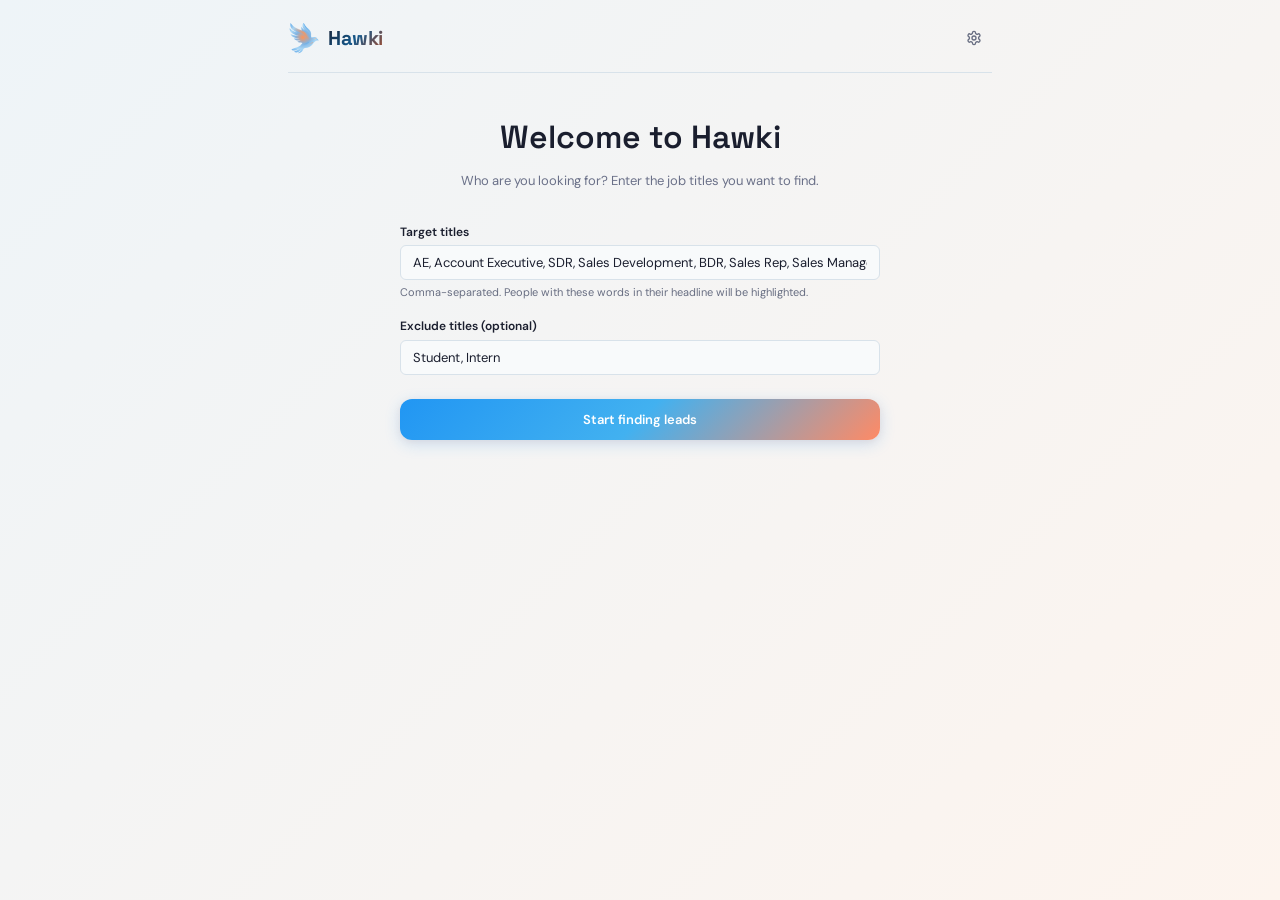
==== commit c2cb98eb: "feat: apply Syval design system — fonts, colors, gradient, mascot, WCAG AA - Fonts: Space Grotesk (h" ====
--- a/server/index.html
+++ b/server/index.html
@@ -6,7 +6,7 @@
   <title>Hawki — Find & engage your next leads</title>
   <link rel="preconnect" href="https://fonts.googleapis.com">
   <link rel="preconnect" href="https://fonts.gstatic.com" crossorigin>
-  <link href="https://fonts.googleapis.com/css2?family=Newsreader:opsz,wght@6..72,400;6..72,500;6..72,600&family=Instrument+Sans:wght@400;500;600;700&display=swap" rel="stylesheet">
+  <link href="https://fonts.googleapis.com/css2?family=Space+Grotesk:wght@400;500;600;700&family=DM+Sans:wght@400;500&display=swap" rel="stylesheet">
   <link rel="stylesheet" href="css/styles.css">
 </head>
 <body>
@@ -16,6 +16,7 @@
   <!-- ── Top bar: always visible ── -->
   <header class="topbar">
     <div class="topbar-left">
+      <img src="hawki-mascot.svg" alt="Hawki" class="topbar-mascot">
       <h1 class="topbar-title">Hawki</h1>
       <div class="topbar-mode" id="mode-toggle"></div>
     </div>
--- a/server/css/styles.css
+++ b/server/css/styles.css
@@ -9,32 +9,44 @@
 }
 
 :root {
-  --bg:         oklch(97.5% 0.006 55);
-  --bg-sub:     oklch(95.5% 0.006 55);
-  --surface:    oklch(93.5% 0.008 55);
-  --rule:       oklch(89% 0.010 55);
-  --rule-faint: oklch(92% 0.006 55);
-  --text:       oklch(22% 0.012 55);
-  --text-2:     oklch(38% 0.010 55);
-  --text-3:     oklch(55% 0.008 55);
-  --text-4:     oklch(68% 0.006 55);
-  --accent:     oklch(50% 0.14 25);
-  --accent-bg:  oklch(95% 0.02 25);
-  --hit:        oklch(46% 0.10 155);
-  --hit-bg:     oklch(95% 0.02 155);
-  --change:     oklch(52% 0.10 65);
-  --change-bg:  oklch(95% 0.02 65);
-  --muted:      oklch(60% 0.006 55);
-  --muted-bg:   oklch(94% 0.004 55);
-  --inbound:    oklch(50% 0.10 250);
-  --inbound-bg: oklch(95% 0.02 250);
-  --outbound:   oklch(50% 0.14 25);
-  --outbound-bg:oklch(95% 0.02 25);
+  --bg:         #f8fafb;
+  --bg-sub:     #eef4f8;
+  --bg-gradient: linear-gradient(135deg, #eef4f8 0%, #fdf4ee 100%);
+  --surface:    #e8eff4;
+  --rule:       #d8e2ea;
+  --rule-faint: #e8eff4;
+  --text:       #1a1e2e;
+  --text-2:     #3a4058;
+  --text-3:     #6a7088;
+  --text-4:     #686e82;
+  --accent:     #1565C0;
+  --accent-bg:  rgba(21,101,192,0.08);
+  --hit:        #1a6fc0;
+  --hit-bg:     #e6f2fb;
+  --change:     #9a6a10;
+  --change-bg:  #fdf6e8;
+  --muted:      #6a7088;
+  --muted-bg:   #e8eff4;
+  --inbound:    #1e6898;
+  --inbound-bg: #e6f2fb;
+  --outbound:   #b84a20;
+  --outbound-bg:#fef0ea;
+  --gradient-main: linear-gradient(135deg, #2196F3, #42B1F0, #FF8A65);
+  --gradient-subtle: linear-gradient(135deg, rgba(33,150,243,0.08), rgba(255,138,101,0.08));
+  --hawki-accent: #c78520;
+  --hawki-fill: #e8bb5a;
+  --hawki-bg: #fdf6e8;
+  --pingi-accent: #2a7ab8;
+  --pingi-fill: #4a9fd4;
+  --pingi-bg: #e6f2fb;
+  --foxxi-accent: #d4653a;
+  --foxxi-fill: #FF8A65;
+  --foxxi-bg: #fef0ea;
 }
 
 :root {
-  --ff-body: 'Instrument Sans', sans-serif;
-  --ff-display: 'Newsreader', Georgia, serif;
+  --ff-body: 'DM Sans', system-ui, sans-serif;
+  --ff-display: 'Space Grotesk', system-ui, sans-serif;
   --fs-xs:   clamp(0.6875rem, 0.65rem + 0.15vw, 0.75rem);
   --fs-sm:   clamp(0.75rem, 0.7rem + 0.2vw, 0.8125rem);
   --fs-base: clamp(0.8125rem, 0.77rem + 0.2vw, 0.875rem);
@@ -48,8 +60,8 @@
   --dur-fast: 120ms;
   --dur-mid:  220ms;
   --dur-slow: 360ms;
-  --radius: 8px;
-  --radius-sm: 5px;
+  --radius: 12px;
+  --radius-sm: 6px;
 }
 
 @media (prefers-reduced-motion: reduce) {
@@ -57,7 +69,8 @@
 }
 
 *, *::before, *::after { margin: 0; padding: 0; box-sizing: border-box; }
-body { font-family: var(--ff-body); font-size: var(--fs-base); line-height: var(--lh-body); color: var(--text); background: var(--bg); -webkit-font-smoothing: antialiased; }
+html { scroll-behavior: smooth; }
+body { font-family: var(--ff-body); font-size: var(--fs-base); line-height: var(--lh-body); color: var(--text); background: var(--bg); background-image: var(--bg-gradient); background-attachment: fixed; -webkit-font-smoothing: antialiased; }
 
 /* ================================================================
    LAYOUT
@@ -70,21 +83,23 @@
    ================================================================ */
 
 .topbar { display: flex; justify-content: space-between; align-items: center; padding: var(--s-20) 0 var(--s-16); }
-.topbar-left { display: flex; align-items: center; gap: var(--s-12); }
+.topbar-left { display: flex; align-items: center; gap: var(--s-8); }
+.topbar-mascot { width: 32px; height: 32px; flex-shrink: 0; transition: transform 0.3s cubic-bezier(0.16,1,0.3,1); }
+.topbar-mascot:hover { transform: scale(1.15) rotate(-5deg); }
 .topbar-right { display: flex; align-items: center; gap: var(--s-8); }
-.topbar-title { font-family: var(--ff-display); font-size: var(--fs-lg); font-weight: 500; letter-spacing: -0.02em; color: var(--text); }
+.topbar-title { font-family: var(--ff-display); font-size: var(--fs-lg); font-weight: 700; letter-spacing: -0.02em; background: linear-gradient(135deg, #1a1e2e 0%, #14578a 50%, #b84a20 100%); -webkit-background-clip: text; -webkit-text-fill-color: transparent; background-clip: text; }
 .topbar-sprint { font-size: var(--fs-xs); color: var(--text-4); cursor: pointer; padding: var(--s-2) var(--s-8); border-radius: var(--radius-sm); transition: all var(--dur-fast) var(--ease-out); }
 .topbar-sprint:hover { color: var(--text-2); background: var(--surface); }
 .topbar-mode { display: flex; gap: var(--s-4); }
 
 .mode-pill { padding: var(--s-4) var(--s-12); border-radius: var(--radius-sm); font-size: var(--fs-xs); font-weight: 600; cursor: pointer; border: 1.5px solid transparent; background: transparent; color: var(--text-4); font-family: var(--ff-body); transition: all var(--dur-fast) var(--ease-out); }
 .mode-pill:hover { color: var(--text-2); border-color: var(--rule); }
-.mode-pill.active { color: var(--text); background: var(--surface); border-color: var(--rule); }
+.mode-pill.active { color: #fff; background: var(--gradient-main); border-color: transparent; }
 .mode-pill-n { color: var(--text-4); margin-left: var(--s-2); font-variant-numeric: tabular-nums; }
-.mode-pill.active .mode-pill-n { color: var(--text-3); }
-
-.add-btn { font-family: var(--ff-body); font-size: var(--fs-xs); font-weight: 600; color: var(--accent); background: transparent; border: 1.5px solid var(--rule); padding: var(--s-6) var(--s-12); border-radius: var(--radius-sm); cursor: pointer; transition: all var(--dur-fast) var(--ease-out); white-space: nowrap; }
-.add-btn:hover { border-color: var(--accent); background: var(--accent-bg); }
+.mode-pill.active .mode-pill-n { color: rgba(255,255,255,0.7); }
+
+.add-btn { font-family: var(--ff-body); font-size: var(--fs-xs); font-weight: 600; color: #fff; background: var(--gradient-main); border: none; padding: var(--s-6) var(--s-12); border-radius: var(--radius-sm); cursor: pointer; transition: all var(--dur-fast) var(--ease-out); white-space: nowrap; box-shadow: 0 2px 8px rgba(33,150,243,0.2), 0 1px 3px rgba(255,138,101,0.15); }
+.add-btn:hover { opacity: 0.92; transform: translateY(-1px); }
 
 .settings-btn { width: 2.25rem; height: 2.25rem; display: flex; align-items: center; justify-content: center; border-radius: 50%; border: none; background: transparent; color: var(--text-4); cursor: pointer; transition: all var(--dur-mid) var(--ease-out); }
 .settings-btn:hover { color: var(--text-2); background: var(--surface); transform: rotate(30deg); }
@@ -99,8 +114,8 @@
 .view-tabs { display: flex; gap: var(--s-2); border-bottom: 1px solid var(--rule); margin-bottom: var(--s-32); }
 .vtab { padding: var(--s-12) var(--s-20); font-size: var(--fs-sm); font-weight: 500; color: var(--text-4); background: none; border: none; border-bottom: 2px solid transparent; cursor: pointer; font-family: var(--ff-body); transition: color var(--dur-fast) var(--ease-out); margin-bottom: -1px; display: flex; align-items: center; gap: var(--s-6); }
 .vtab:hover { color: var(--text-2); }
-.vtab.active { color: var(--text); border-bottom-color: var(--text); }
-.vtab-badge { font-size: 10px; font-weight: 700; color: oklch(97% 0.008 55); background: var(--accent); padding: 1px 5px; border-radius: 10px; }
+.vtab.active { color: var(--accent); border-bottom-color: var(--accent); }
+.vtab-badge { font-size: 10px; font-weight: 700; color: #ffffff; background: var(--gradient-main); padding: 1px 5px; border-radius: 10px; }
 .view { display: none; }
 .vtab-title { font-family: var(--ff-display); font-size: var(--fs-sm); font-weight: 500; color: var(--text); padding: var(--s-8) var(--s-12); }
 
@@ -121,7 +136,7 @@
 .home-card-sub { font-size: var(--fs-xs); color: var(--text-4); margin-top: var(--s-2); }
 .home-card-idea { font-size: var(--fs-xs); color: var(--text-3); margin-top: var(--s-4); line-height: var(--lh-body); display: -webkit-box; -webkit-line-clamp: 1; -webkit-box-orient: vertical; overflow: hidden; }
 .home-card-right { text-align: right; flex-shrink: 0; }
-.home-card-rate { font-family: var(--ff-display); font-size: var(--fs-lg); font-weight: 500; color: var(--text); font-variant-numeric: tabular-nums; }
+.home-card-rate { font-family: var(--ff-display); font-size: var(--fs-lg); font-weight: 700; font-variant-numeric: tabular-nums; background: linear-gradient(135deg, #14578a 0%, #b84a20 100%); -webkit-background-clip: text; -webkit-text-fill-color: transparent; background-clip: text; }
 .home-card-contrib { font-size: var(--fs-xs); color: var(--text-3); }
 
 .home-card-bottom { display: flex; align-items: center; gap: var(--s-12); margin-top: var(--s-12); }
@@ -133,7 +148,7 @@
 
 .home-progress { display: flex; align-items: center; gap: var(--s-6); flex: 1; }
 .home-progress-bar { flex: 1; height: 3px; background: var(--rule); border-radius: 2px; overflow: hidden; max-width: 8rem; }
-.home-progress-fill { height: 100%; background: var(--accent); border-radius: 2px; }
+.home-progress-fill { height: 100%; background: var(--gradient-main); border-radius: 2px; }
 .home-progress-label { font-size: 10px; color: var(--text-4); font-variant-numeric: tabular-nums; }
 .home-vars { font-size: var(--fs-xs); color: var(--text-4); }
 .home-btn { font-family: var(--ff-body); font-size: var(--fs-xs); color: var(--text-4); background: transparent; border: none; cursor: pointer; padding: var(--s-2) var(--s-6); margin-left: auto; transition: color var(--dur-fast) var(--ease-out); }
@@ -194,10 +209,10 @@
 .goal { margin-bottom: var(--s-48); padding: var(--s-24) var(--s-24) var(--s-20); background: var(--surface); border-radius: var(--radius); }
 .goal-label { font-size: var(--fs-xs); font-weight: 600; color: var(--text-3); text-transform: uppercase; letter-spacing: 0.06em; }
 .goal-row { display: flex; align-items: baseline; gap: var(--s-8); margin-top: var(--s-8); }
-.goal-num { font-family: var(--ff-display); font-size: var(--fs-hero); font-weight: 400; line-height: 1; letter-spacing: -0.03em; color: var(--text); font-variant-numeric: tabular-nums; }
+.goal-num { font-family: var(--ff-display); font-size: var(--fs-hero); font-weight: 700; line-height: 1; letter-spacing: -0.03em; font-variant-numeric: tabular-nums; background: linear-gradient(135deg, #14578a 0%, #b84a20 100%); -webkit-background-clip: text; -webkit-text-fill-color: transparent; background-clip: text; }
 .goal-of { font-size: var(--fs-lg); color: var(--text-4); font-family: var(--ff-display); }
 .goal-bar { height: 6px; background: var(--rule); border-radius: 3px; margin-top: var(--s-16); overflow: hidden; }
-.goal-fill { height: 100%; border-radius: 3px; transition: width 0.5s var(--ease-out); }
+.goal-fill { height: 100%; border-radius: 3px; background: var(--gradient-main); transition: width 0.5s var(--ease-out); }
 
 /* ================================================================
    EXPERIMENT GROUPS
@@ -230,11 +245,11 @@
 
 .exp-progress { margin-top: var(--s-6); }
 .exp-progress-bar { height: 3px; background: var(--rule); border-radius: 2px; overflow: hidden; max-width: 10rem; }
-.exp-progress-fill { height: 100%; border-radius: 2px; transition: width 0.5s var(--ease-out); }
+.exp-progress-fill { height: 100%; background: var(--gradient-main); border-radius: 2px; transition: width 0.5s var(--ease-out); }
 .exp-progress-label { font-size: 10px; color: var(--text-4); margin-top: var(--s-2); display: block; font-variant-numeric: tabular-nums; }
 
 .exp-nums { display: flex; flex-direction: column; align-items: flex-end; gap: var(--s-2); flex-shrink: 0; }
-.exp-rate-g { font-family: var(--ff-display); font-size: var(--fs-lg); font-weight: 500; color: var(--text); font-variant-numeric: tabular-nums; line-height: 1; }
+.exp-rate-g { font-family: var(--ff-display); font-size: var(--fs-lg); font-weight: 700; font-variant-numeric: tabular-nums; line-height: 1; background: linear-gradient(135deg, #14578a 0%, #b84a20 100%); -webkit-background-clip: text; -webkit-text-fill-color: transparent; background-clip: text; }
 .exp-contrib { font-size: var(--fs-xs); color: var(--text-3); }
 .exp-sample { font-size: var(--fs-xs); color: var(--text-4); font-style: italic; }
 .exp-verdict-g { flex-shrink: 0; }
@@ -510,13 +525,13 @@
 .connect-template-row:hover { background: var(--surface); }
 .connect-template-hint { font-size: var(--fs-xs); color: var(--text-4); margin-top: var(--s-4); }
 
-.ie-save { padding: var(--s-4) var(--s-16); border-radius: var(--radius-sm); border: none; background: var(--accent); color: oklch(97% 0.008 55); font-size: var(--fs-xs); font-weight: 600; font-family: var(--ff-body); cursor: pointer; }
-.ie-save:hover { opacity: 0.85; }
+.ie-save { padding: var(--s-4) var(--s-16); border-radius: var(--radius-sm); border: none; background: var(--gradient-main); color: #ffffff; font-size: var(--fs-xs); font-weight: 600; font-family: var(--ff-body); cursor: pointer; box-shadow: 0 2px 8px rgba(33,150,243,0.15); }
+.ie-save:hover { opacity: 0.92; }
 .ie-cancel { padding: var(--s-4) var(--s-12); border-radius: var(--radius-sm); border: 1px solid var(--rule); background: transparent; color: var(--text-3); font-size: var(--fs-xs); font-weight: 600; font-family: var(--ff-body); cursor: pointer; }
 .ie-cancel:hover { border-color: var(--text-4); }
 
 /* Settings action buttons */
-.td-action-btn { font-family: var(--ff-body); font-size: var(--fs-xs); font-weight: 600; color: var(--inbound); background: var(--inbound-bg); border: 1.5px solid oklch(50% 0.10 250 / 0.2); padding: var(--s-6) var(--s-12); border-radius: var(--radius-sm); cursor: pointer; transition: all var(--dur-fast) var(--ease-out); }
+.td-action-btn { font-family: var(--ff-body); font-size: var(--fs-xs); font-weight: 600; color: var(--inbound); background: var(--inbound-bg); border: 1.5px solid rgba(42,122,184,0.2); padding: var(--s-6) var(--s-12); border-radius: var(--radius-sm); cursor: pointer; transition: all var(--dur-fast) var(--ease-out); }
 .td-action-btn:hover { border-color: var(--inbound); }
 .td-edit-btn { font-family: var(--ff-body); font-size: var(--fs-xs); font-weight: 600; color: var(--text-3); background: transparent; border: 1.5px solid var(--rule); padding: var(--s-6) var(--s-12); border-radius: var(--radius-sm); cursor: pointer; transition: all var(--dur-fast) var(--ease-out); }
 .td-edit-btn:hover { border-color: var(--text-4); }
@@ -525,9 +540,9 @@
    MODAL
    ================================================================ */
 
-.modal-overlay { display: none; position: fixed; inset: 0; background: oklch(22% 0.012 55 / 0.4); backdrop-filter: blur(4px); z-index: 100; justify-content: center; align-items: center; }
+.modal-overlay { display: none; position: fixed; inset: 0; background: rgba(26,30,46,0.4); backdrop-filter: blur(4px); z-index: 100; justify-content: center; align-items: center; }
 .modal-overlay.open { display: flex; }
-.chat { background: var(--bg); border-radius: var(--radius); width: 26rem; max-width: calc(100vw - var(--s-32)); box-shadow: 0 8px 40px oklch(22% 0.01 55 / 0.18); display: flex; flex-direction: column; max-height: 80vh; border: 1px solid var(--rule); }
+.chat { background: var(--bg); border-radius: var(--radius); width: 26rem; max-width: calc(100vw - var(--s-32)); box-shadow: 0 8px 40px rgba(26,30,46,0.18); display: flex; flex-direction: column; max-height: 80vh; border: 1px solid var(--rule); }
 /* Chat interface */
 .chat-panel { display: flex; flex-direction: column; height: 100%; }
 .chat-top { display: flex; justify-content: space-between; align-items: center; padding: var(--s-16) var(--s-20); border-bottom: 1px solid var(--rule); }
@@ -539,12 +554,12 @@
 .chat-msg { padding: var(--s-8) var(--s-12); border-radius: var(--radius-sm); font-size: var(--fs-sm); line-height: var(--lh-body); max-width: 90%; animation: chatIn var(--dur-mid) var(--ease-out); }
 @keyframes chatIn { from { opacity: 0; transform: translateY(4px); } to { opacity: 1; } }
 .chat-msg-bot { align-self: flex-start; background: var(--surface); color: var(--text-2); }
-.chat-msg-user { align-self: flex-end; background: var(--accent); color: oklch(97% 0.008 55); }
+.chat-msg-user { align-self: flex-end; background: var(--gradient-main); color: #ffffff; }
 
 .chat-bottom { display: flex; gap: var(--s-6); padding: var(--s-12) var(--s-16); border-top: 1px solid var(--rule); }
 .chat-input { flex: 1; border: 1.5px solid var(--rule); border-radius: var(--radius-sm); padding: var(--s-8) var(--s-12); font-size: var(--fs-sm); font-family: var(--ff-body); outline: none; background: var(--bg); color: var(--text); }
 .chat-input:focus { border-color: var(--accent); }
-.chat-send { padding: var(--s-8) var(--s-16); border-radius: var(--radius-sm); font-size: var(--fs-sm); font-weight: 600; cursor: pointer; border: none; background: var(--accent); color: oklch(97% 0.008 55); font-family: var(--ff-body); }
+.chat-send { padding: var(--s-8) var(--s-16); border-radius: var(--radius-sm); font-size: var(--fs-sm); font-weight: 600; cursor: pointer; border: none; background: var(--gradient-main); color: #ffffff; font-family: var(--ff-body); box-shadow: 0 2px 8px rgba(33,150,243,0.15); }
 .chat-send:hover { opacity: 0.85; }
 
 .chat-proposal { padding: var(--s-12); background: var(--bg); border: 1px solid var(--rule); border-radius: var(--radius-sm); margin-top: var(--s-4); }
@@ -558,7 +573,7 @@
 .chat-arrow { font-size: var(--fs-xs); color: var(--text-4); }
 .chat-prop-explain { font-size: var(--fs-xs); color: var(--text-3); line-height: var(--lh-body); margin-top: var(--s-8); }
 .chat-prop-actions { margin-top: var(--s-12); }
-.chat-create-btn { font-family: var(--ff-body); font-size: var(--fs-sm); font-weight: 600; color: oklch(97% 0.008 55); background: var(--hit); border: none; padding: var(--s-8) var(--s-20); border-radius: var(--radius-sm); cursor: pointer; width: 100%; }
+.chat-create-btn { font-family: var(--ff-body); font-size: var(--fs-sm); font-weight: 600; color: #ffffff; background: var(--gradient-main); border: none; padding: var(--s-8) var(--s-20); border-radius: var(--radius-sm); cursor: pointer; width: 100%; box-shadow: 0 2px 8px rgba(33,150,243,0.15); }
 .chat-create-btn:hover { opacity: 0.85; }
 
 .qa-panel { display: flex; flex-direction: column; height: 100%; }
@@ -579,14 +594,14 @@
 .qa-chip-dot { width: 6px; height: 6px; border-radius: 50%; }
 .qa-target-row { display: flex; gap: var(--s-6); align-items: center; }
 .qa-target-row .qa-input { flex: 1; }
-.qa-ai-btn { font-family: var(--ff-body); font-size: var(--fs-xs); font-weight: 700; color: var(--inbound); background: var(--inbound-bg); border: 1.5px solid oklch(50% 0.10 250 / 0.2); padding: var(--s-6) var(--s-12); border-radius: var(--radius-sm); cursor: pointer; white-space: nowrap; }
+.qa-ai-btn { font-family: var(--ff-body); font-size: var(--fs-xs); font-weight: 700; color: var(--inbound); background: var(--inbound-bg); border: 1.5px solid rgba(42,122,184,0.2); padding: var(--s-6) var(--s-12); border-radius: var(--radius-sm); cursor: pointer; white-space: nowrap; }
 .qa-ai-btn:hover { border-color: var(--inbound); }
 .qa-ai-btn:disabled { opacity: 0.5; cursor: wait; }
 .qa-target-hint { font-size: var(--fs-xs); color: var(--text-4); margin-top: var(--s-4); line-height: var(--lh-body); }
 .qa-footer { padding: var(--s-16) var(--s-20); border-top: 1px solid var(--rule); display: flex; gap: var(--s-8); }
 .qa-cancel { flex: 1; padding: var(--s-8); border-radius: var(--radius-sm); font-size: var(--fs-sm); font-weight: 600; cursor: pointer; border: 1.5px solid var(--rule); background: transparent; color: var(--text-2); font-family: var(--ff-body); }
 .qa-cancel:hover { border-color: var(--text-4); }
-.qa-submit { flex: 2; padding: var(--s-8) var(--s-16); border-radius: var(--radius-sm); font-size: var(--fs-sm); font-weight: 600; cursor: pointer; border: none; background: var(--accent); color: oklch(97% 0.008 55); font-family: var(--ff-body); }
+.qa-submit { flex: 2; padding: var(--s-8) var(--s-16); border-radius: var(--radius-sm); font-size: var(--fs-sm); font-weight: 600; cursor: pointer; border: none; background: var(--gradient-main); color: #ffffff; font-family: var(--ff-body); box-shadow: 0 2px 8px rgba(33,150,243,0.15); }
 .qa-submit:hover { opacity: 0.85; }
 
 /* ================================================================
@@ -659,6 +674,21 @@
    SCRAPE VIEW
    ================================================================ */
 
+.conn-status {
+  display: inline-flex; align-items: center; gap: var(--s-6);
+  font-size: var(--fs-xs); color: var(--text-3); cursor: pointer;
+  padding: var(--s-4) var(--s-12); border-radius: var(--s-24);
+  border: 1px solid var(--rule-faint); margin-bottom: var(--s-16);
+  transition: background var(--dur-fast) var(--ease-out);
+}
+.conn-status:hover { background: var(--bg-sub); }
+.status-dot { width: 7px; height: 7px; border-radius: 50%; display: inline-block; }
+.status-dot-on { background: #22c55e; box-shadow: 0 0 6px rgba(34,197,94,0.4); }
+.status-dot-off { background: var(--text-4); }
+.status-dot-expired { background: var(--accent); box-shadow: 0 0 6px rgba(200,50,50,0.3); }
+.status-dot-checking { background: var(--change); animation: blink-dot 1s infinite; }
+@keyframes blink-dot { 0%,100% { opacity: 1; } 50% { opacity: 0.3; } }
+
 .scrape-input-section { margin-bottom: var(--s-24); }
 .scrape-input-row { display: flex; gap: var(--s-8); }
 .scrape-url-input {
@@ -671,11 +701,12 @@
 .scrape-url-input::placeholder { color: var(--text-4); }
 .scrape-go-btn {
   padding: var(--s-12) var(--s-24); font-family: var(--ff-body); font-size: var(--fs-sm);
-  font-weight: 600; color: oklch(97% 0.008 55); background: var(--accent);
+  font-weight: 600; color: #ffffff; background: var(--gradient-main);
   border: none; border-radius: var(--radius); cursor: pointer;
-  transition: opacity var(--dur-fast) var(--ease-out); white-space: nowrap;
-}
-.scrape-go-btn:hover { opacity: 0.85; }
+  transition: all var(--dur-fast) var(--ease-out); white-space: nowrap;
+  box-shadow: 0 4px 16px rgba(33,150,243,0.2), 0 2px 6px rgba(255,138,101,0.15);
+}
+.scrape-go-btn:hover { opacity: 0.92; transform: translateY(-1px); }
 .scrape-time-select {
   padding: var(--s-8) var(--s-12); font-family: var(--ff-body); font-size: var(--fs-xs);
   border: 1.5px solid var(--rule); border-radius: var(--radius);
@@ -690,6 +721,18 @@
 .scrape-find-btn:hover { opacity: 0.85; }
 .scrape-hint { font-size: var(--fs-xs); color: var(--text-4); margin-top: var(--s-6); }
 .scrape-hint-row { font-size: var(--fs-xs); color: var(--text-4); margin-top: var(--s-6); }
+.scrape-icp-bar {
+  margin-top: var(--s-8); padding: var(--s-8) var(--s-12);
+  background: var(--bg-sub); border-radius: var(--radius-sm);
+  font-size: var(--fs-xs); color: var(--text-3); cursor: pointer;
+  display: flex; align-items: center; gap: var(--s-4); flex-wrap: wrap;
+  transition: background var(--dur-fast) var(--ease-out);
+}
+.scrape-icp-bar:hover { background: var(--surface); }
+.scrape-icp-label-text { font-weight: 600; color: var(--text-2); }
+.scrape-icp-keywords { color: var(--text-3); }
+.scrape-icp-exclude { color: var(--text-4); font-style: italic; }
+.scrape-icp-edit { margin-left: auto; color: var(--inbound); font-weight: 500; }
 .scrape-find-link { color: var(--inbound); text-decoration: none; font-weight: 500; }
 .scrape-find-link:hover { text-decoration: underline; }
 
@@ -792,6 +835,59 @@
 .scrape-empty-state { padding: var(--s-48) 0; text-align: center; color: var(--text-4); font-size: var(--fs-sm); line-height: var(--lh-body); }
 .scrape-empty-icon { font-size: var(--fs-xl); margin-bottom: var(--s-8); opacity: 0.4; }
 
+/* ── Onboarding ── */
+.onboard { max-width: 480px; margin: 40px auto; }
+.onboard-title { font-family: var(--ff-display); font-size: var(--fs-xl); font-weight: 600; text-align: center; margin-bottom: var(--s-8); }
+.onboard-desc { font-size: var(--fs-sm); color: var(--text-3); text-align: center; margin-bottom: var(--s-32); }
+.onboard-steps { margin-bottom: var(--s-24); }
+.onboard-step {
+  display: flex; align-items: flex-start; gap: var(--s-12);
+  padding: var(--s-12) 0; border-bottom: 1px solid var(--rule-faint);
+}
+.onboard-step:last-child { border-bottom: none; }
+.onboard-num {
+  width: 24px; height: 24px; border-radius: 50%;
+  background: var(--gradient-main); color: #ffffff;
+  font-size: 12px; font-weight: 700;
+  display: flex; align-items: center; justify-content: center;
+  flex-shrink: 0; margin-top: 1px;
+}
+.onboard-text { font-size: var(--fs-sm); color: var(--text-2); line-height: var(--lh-body); }
+.onboard-text strong { color: var(--text); }
+.onboard-text kbd {
+  font-family: var(--ff-body); font-size: var(--fs-xs);
+  background: var(--surface); border: 1px solid var(--rule);
+  padding: 1px 5px; border-radius: 3px; color: var(--text);
+}
+.onboard-section { margin-bottom: var(--s-24); }
+.onboard-section-title { font-size: var(--fs-sm); font-weight: 700; color: var(--text); margin-bottom: var(--s-4); }
+.onboard-section-desc { font-size: var(--fs-xs); color: var(--text-3); margin-bottom: var(--s-12); }
+.onboard-divider { text-align: center; font-size: var(--fs-xs); color: var(--text-4); margin: var(--s-8) 0; position: relative; }
+.onboard-divider::before, .onboard-divider::after {
+  content: ''; position: absolute; top: 50%; width: 40%; height: 1px; background: var(--rule-faint);
+}
+.onboard-divider::before { left: 0; }
+.onboard-divider::after { right: 0; }
+.onboard-text code { font-size: var(--fs-xs); background: var(--surface); padding: 1px 4px; border-radius: 3px; }
+/* Use case picker */
+.usecase-grid {
+  display: grid; grid-template-columns: 1fr 1fr; gap: var(--s-8); margin-bottom: var(--s-24);
+}
+@media (max-width: 480px) { .usecase-grid { grid-template-columns: 1fr; } }
+.usecase-card {
+  padding: var(--s-16); border: 1.5px solid var(--rule); border-radius: var(--radius);
+  cursor: pointer; transition: all var(--dur-fast) var(--ease-out); text-align: center;
+}
+.usecase-card:hover { border-color: var(--accent); background: var(--accent-bg); }
+.usecase-emoji { font-size: 24px; margin-bottom: var(--s-8); }
+.usecase-name { font-size: var(--fs-sm); font-weight: 700; color: var(--text); margin-bottom: var(--s-4); }
+.usecase-desc { font-size: var(--fs-xs); color: var(--text-3); line-height: var(--lh-body); }
+.usecase-custom { text-align: center; }
+.usecase-or { font-size: var(--fs-xs); color: var(--text-4); margin-bottom: var(--s-8); }
+
+.onboard-input { display: flex; gap: var(--s-8); margin-bottom: var(--s-8); }
+.onboard-note { font-size: 11px; color: var(--text-4); text-align: center; }
+
 /* ── Watch List ── */
 .rc-watch { margin-bottom: var(--s-24); }
 .rc-watch-header { display: flex; justify-content: space-between; align-items: center; gap: var(--s-12); margin-bottom: var(--s-8); }
@@ -810,8 +906,12 @@
   border-radius: var(--radius-sm); margin-bottom: var(--s-4);
 }
 .rc-watch-info { display: flex; align-items: center; gap: var(--s-8); min-width: 0; }
-.rc-watch-name { font-size: var(--fs-sm); font-weight: 500; color: var(--text); text-transform: capitalize; }
-.rc-watch-headline { font-size: var(--fs-xs); color: var(--text-4); white-space: nowrap; overflow: hidden; text-overflow: ellipsis; }
+.rc-watch-top { display: flex; align-items: center; gap: var(--s-6); }
+.rc-watch-name { font-size: var(--fs-sm); font-weight: 500; color: var(--inbound); text-transform: capitalize; text-decoration: none; }
+.rc-watch-name:hover { text-decoration: underline; }
+.rc-watch-num { font-size: 10px; font-weight: 700; color: var(--text-4); background: var(--surface); padding: 1px 6px; border-radius: 10px; }
+.rc-watch-headline { font-size: var(--fs-xs); color: var(--text-3); margin-top: 2px; white-space: nowrap; overflow: hidden; text-overflow: ellipsis; }
+.rc-watch-oneliner { font-size: var(--fs-xs); color: var(--text-2); font-weight: 500; margin-top: 2px; }
 .rc-watch-actions { display: flex; gap: var(--s-8); flex-shrink: 0; align-items: center; }
 .rc-watch-hint { font-size: var(--fs-xs); color: var(--text-4); margin-bottom: var(--s-8); line-height: var(--lh-body); display: flex; align-items: center; gap: var(--s-8); }
 .rc-watch-check-btn {
@@ -1018,11 +1118,12 @@
 .runner-open-all { display: flex; align-items: center; gap: var(--s-12); margin-bottom: var(--s-12); }
 .runner-open-btn {
   font-family: var(--ff-body); font-size: var(--fs-xs); font-weight: 600;
-  color: oklch(97% 0.008 55); background: var(--inbound);
+  color: #ffffff; background: var(--gradient-main);
   border: none; padding: var(--s-6) var(--s-16); border-radius: var(--radius-sm);
-  cursor: pointer; transition: opacity var(--dur-fast) var(--ease-out);
-}
-.runner-open-btn:hover { opacity: 0.85; }
+  cursor: pointer; transition: all var(--dur-fast) var(--ease-out);
+  box-shadow: 0 2px 8px rgba(33,150,243,0.15);
+}
+.runner-open-btn:hover { opacity: 0.92; }
 .runner-open-hint { font-size: var(--fs-xs); color: var(--text-4); }
 .runner-msg-btn {
   font-size: var(--fs-xs); font-weight: 600; color: var(--inbound);
